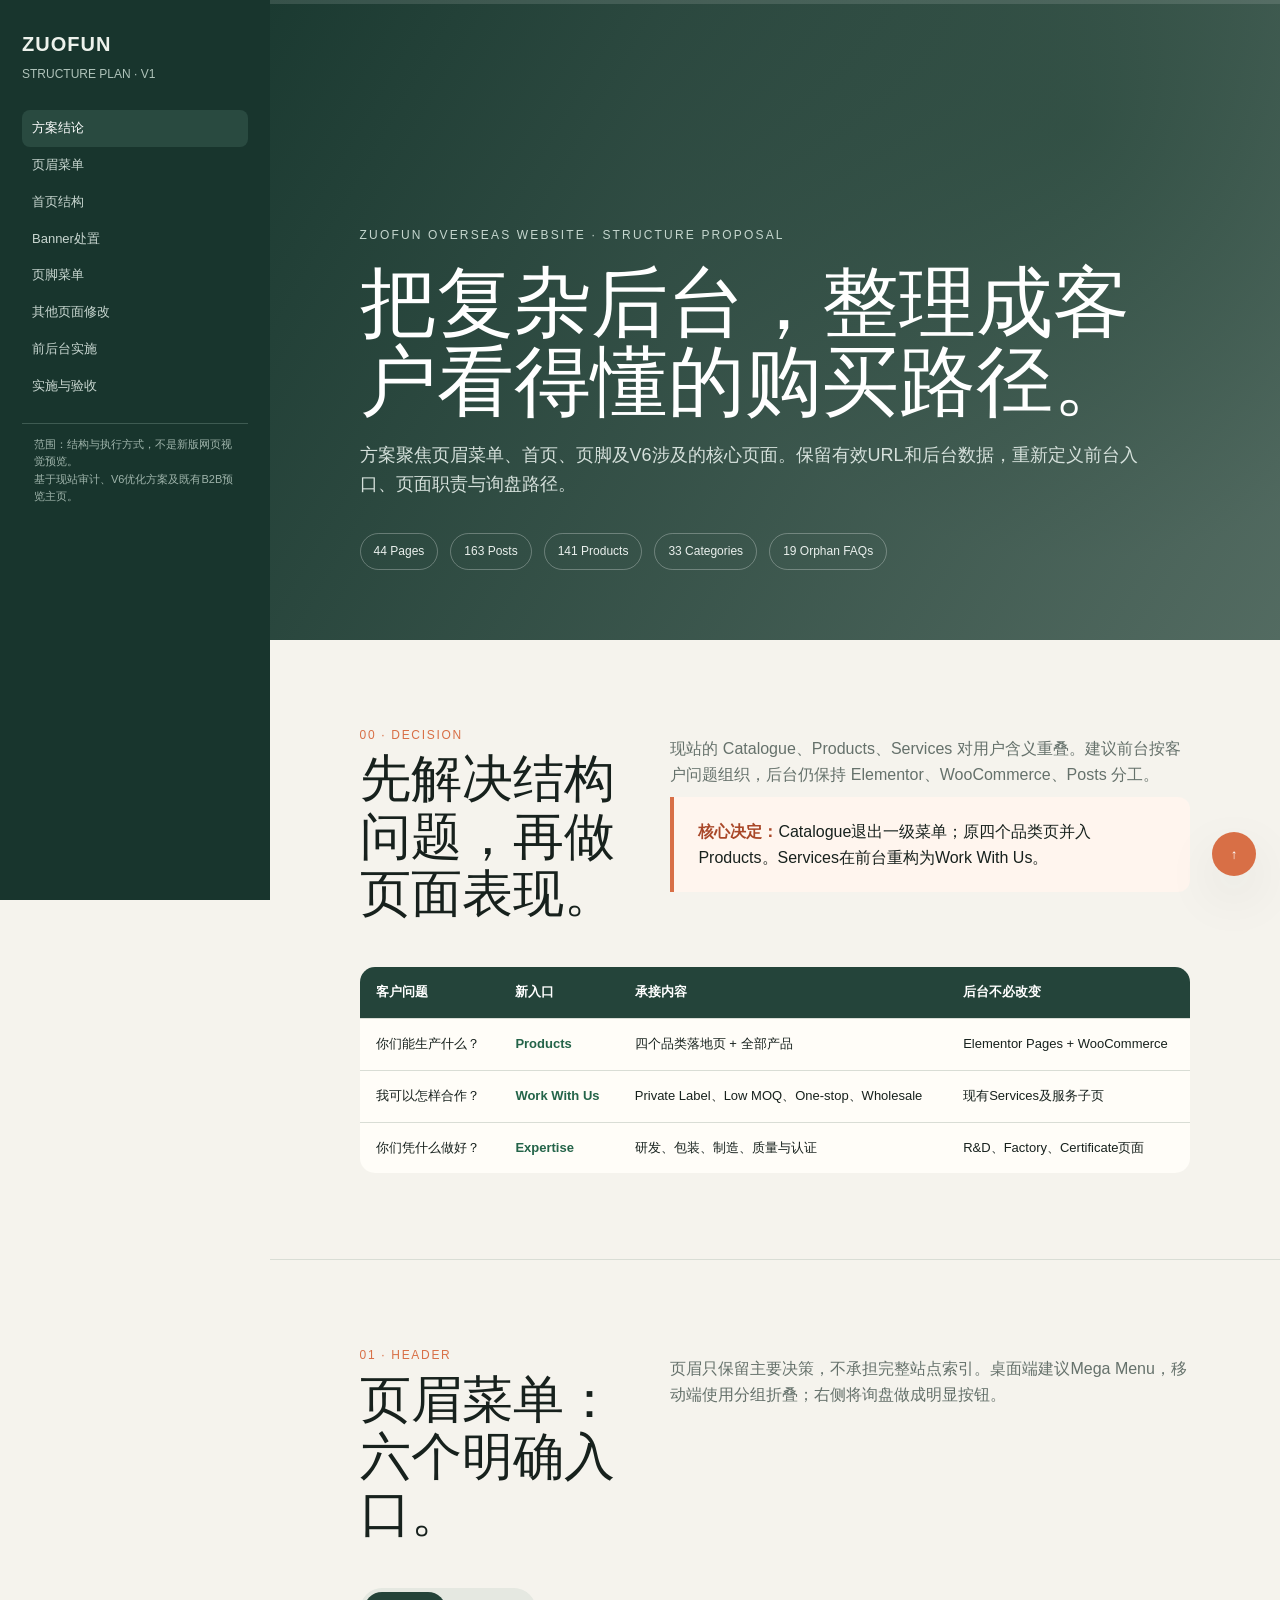
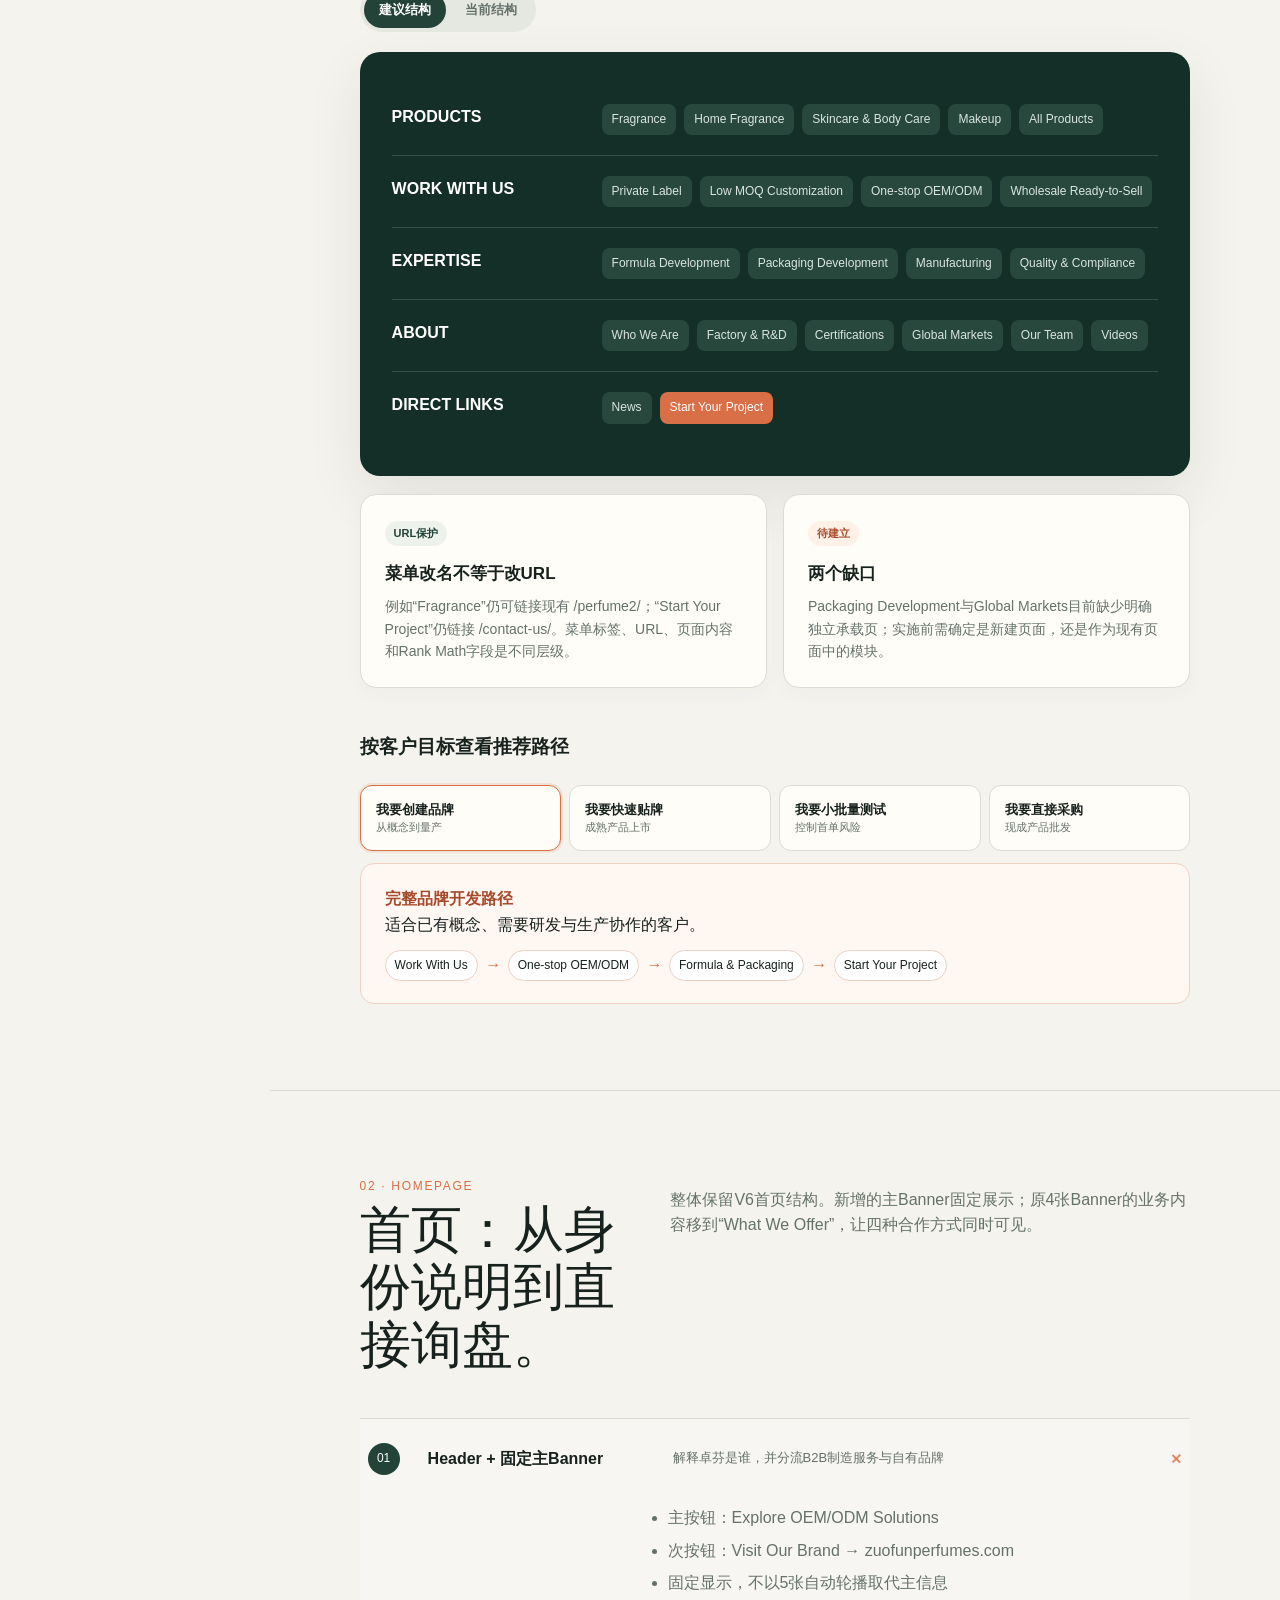
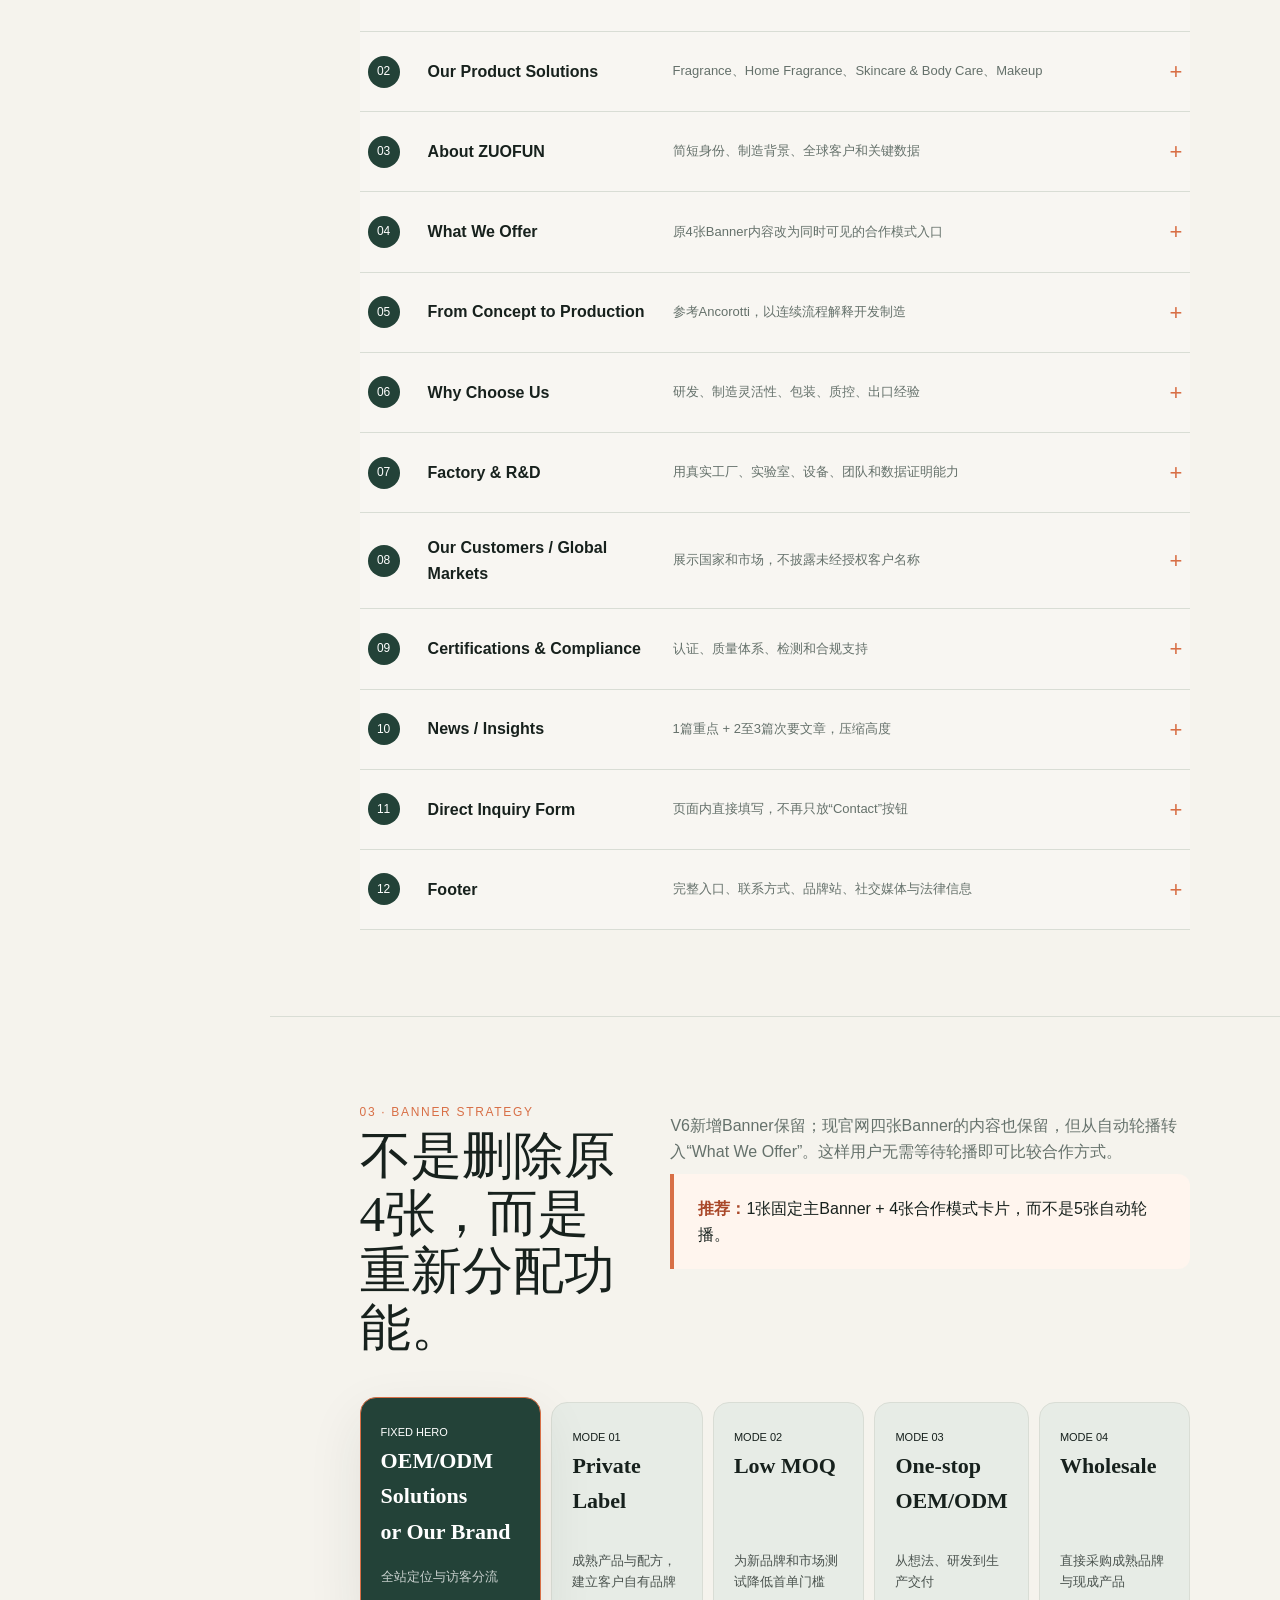
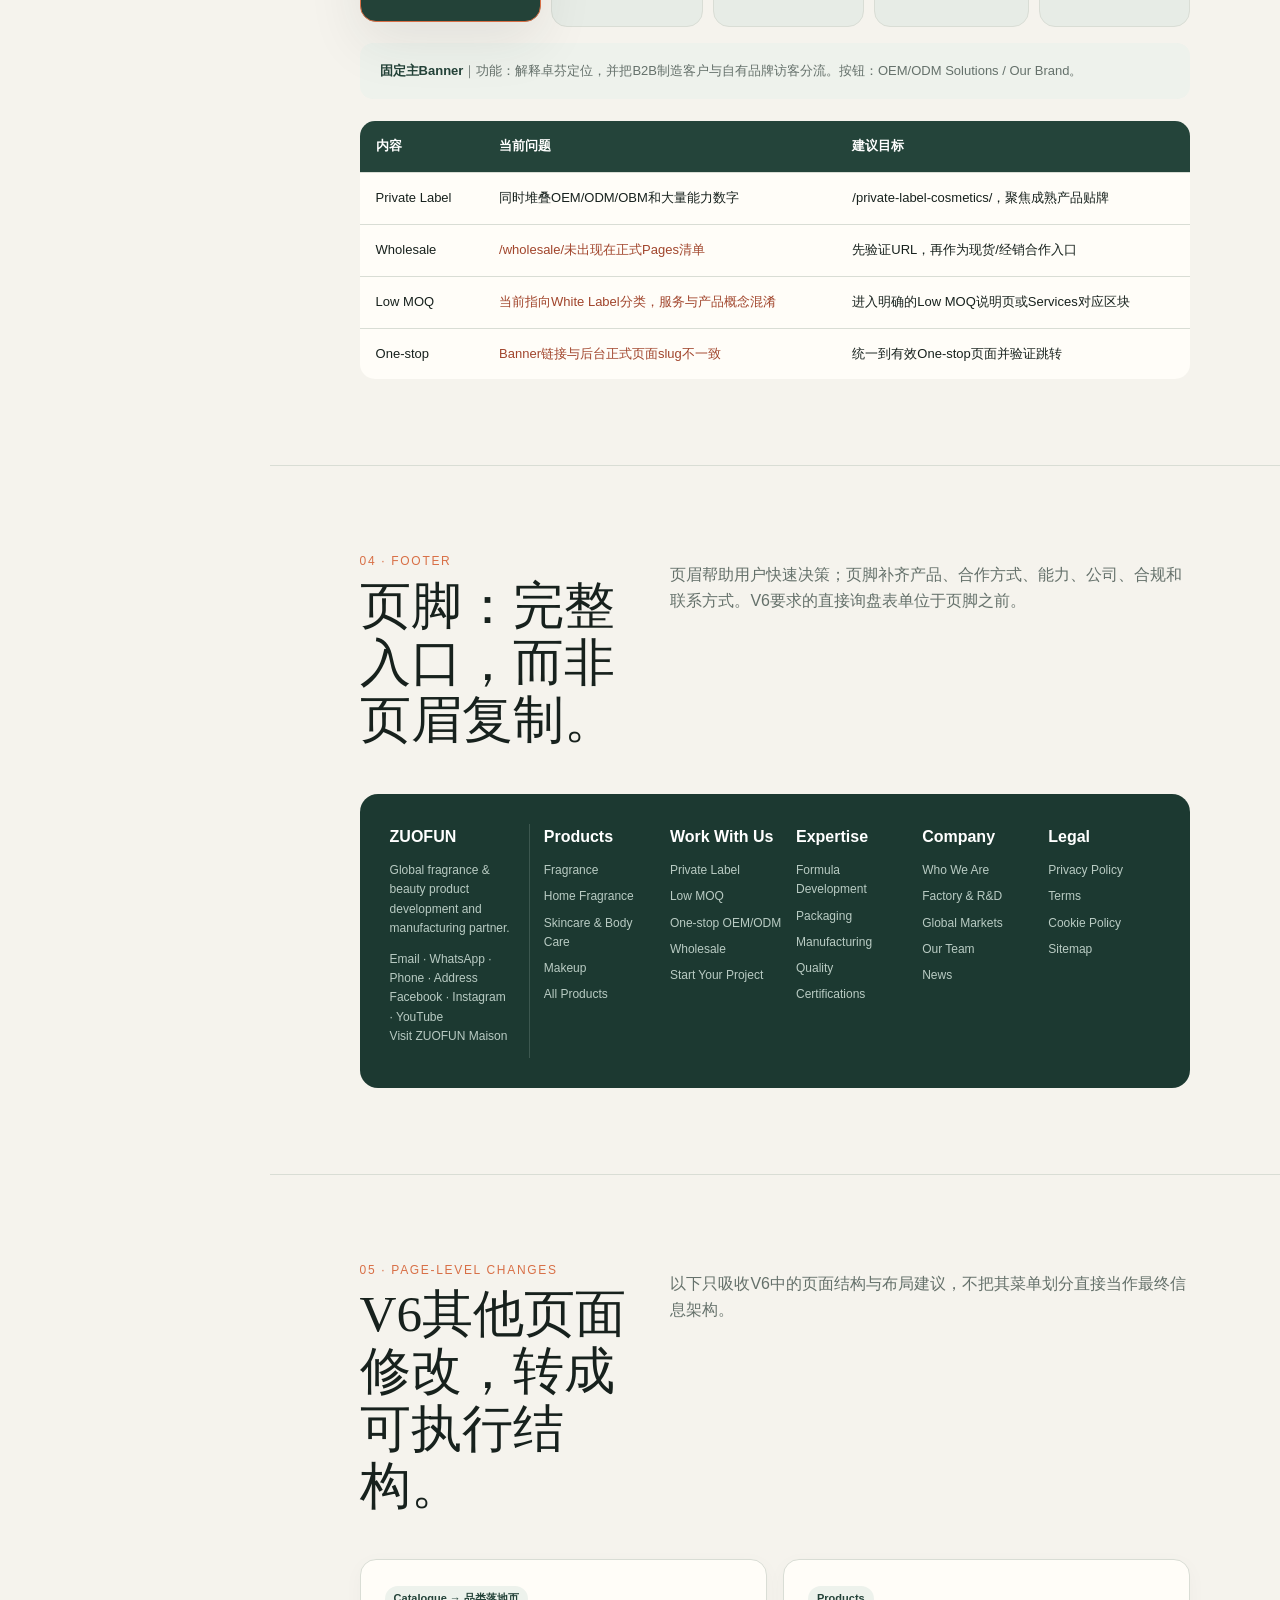
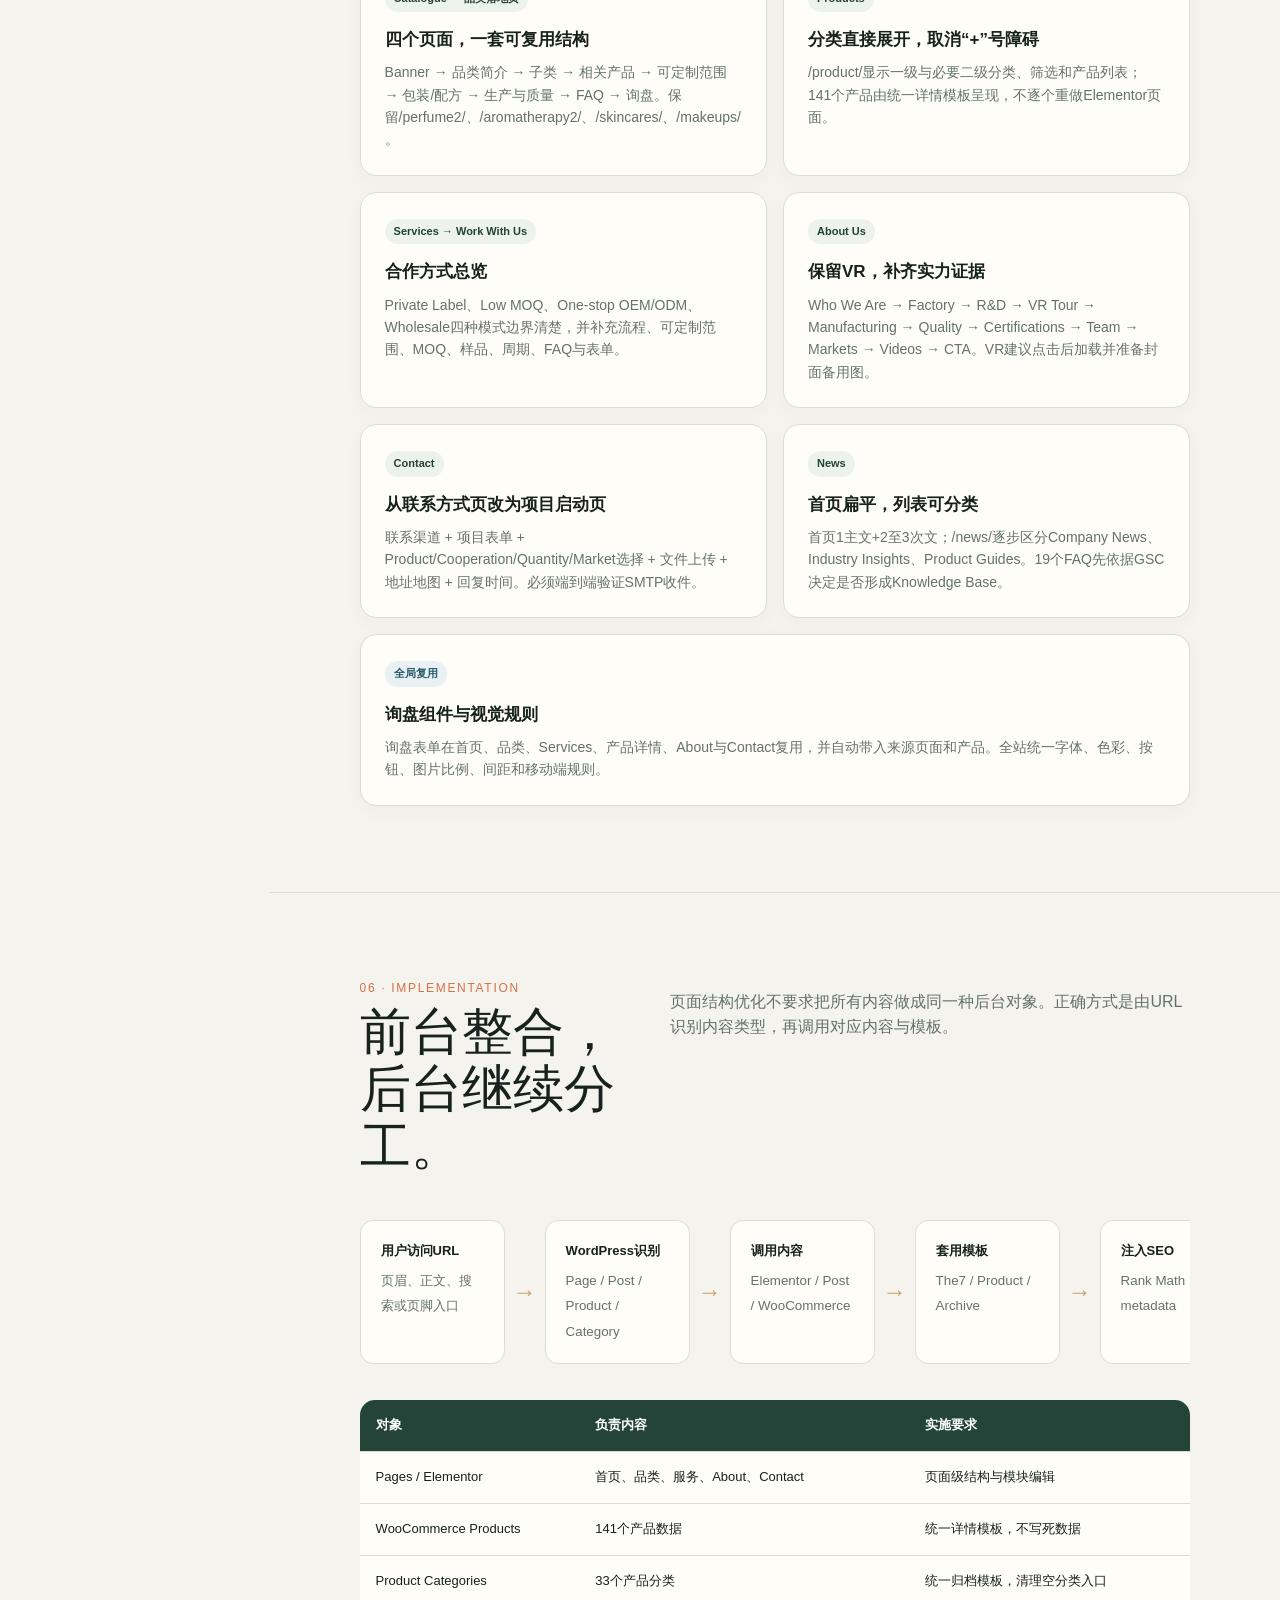
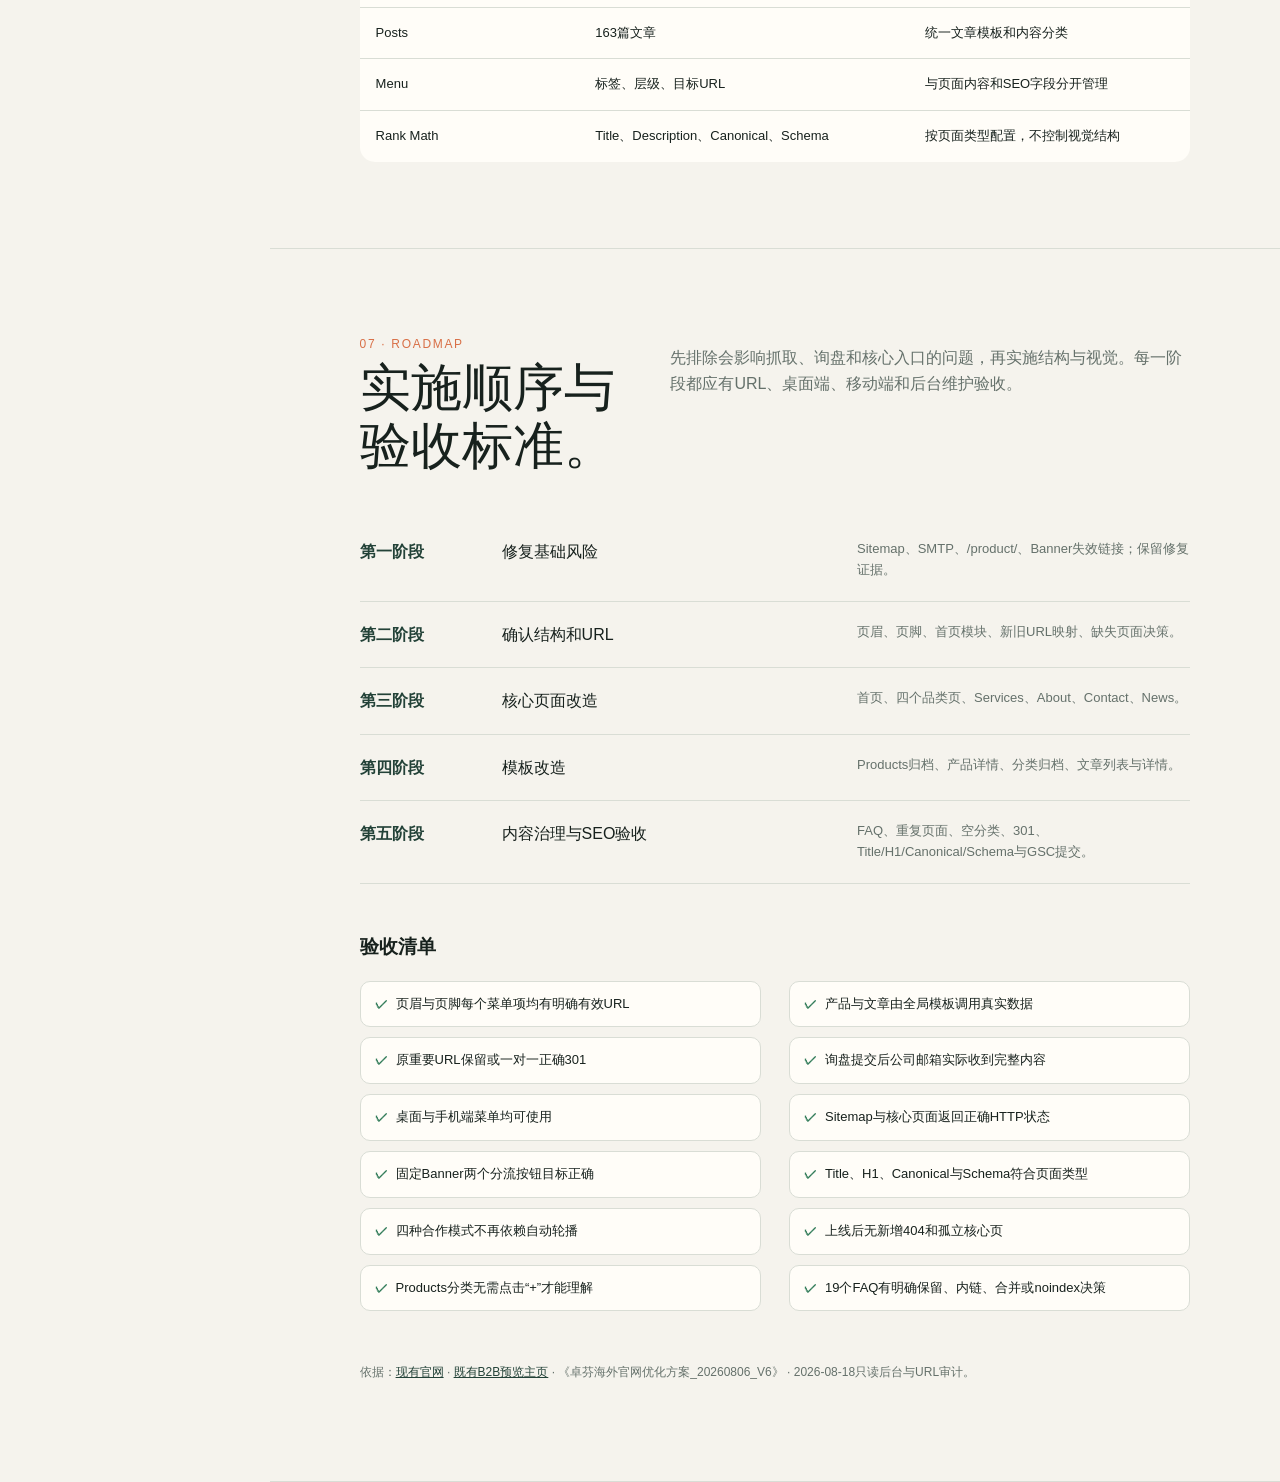
==== index.html @ 02865772 "Publish interactive ZUOFUN structure plan" ====
<!doctype html>
<html lang="zh-CN">
<head>
  <meta charset="utf-8" />
  <meta name="viewport" content="width=device-width, initial-scale=1" />
  <title>ZUOFUN 海外官网结构优化执行方案</title>
  <style>
    :root{--ink:#17211d;--muted:#65716b;--paper:#f5f3ed;--card:#fffdf8;--line:#d9ddd5;--sage:#b9c7b8;--deep:#234238;--accent:#d86f46;--gold:#c6a369;--blue:#dce9ec;--shadow:0 20px 55px rgba(28,48,41,.09)}
    *{box-sizing:border-box} html{scroll-behavior:smooth} body{margin:0;background:var(--paper);color:var(--ink);font-family:Inter,"PingFang SC","Microsoft YaHei",sans-serif;line-height:1.6}
    a{color:inherit}p,td,li,.card,.summary-note{overflow-wrap:anywhere}.shell{display:grid;grid-template-columns:270px minmax(0,1fr);min-height:100vh}.side{position:sticky;top:0;height:100vh;padding:28px 22px;background:#18352d;color:#edf2ec;overflow:auto}.brand{font-size:20px;font-weight:750;letter-spacing:.05em}.tag{margin:5px 0 26px;color:#afc3ba;font-size:12px}.side a{display:block;padding:8px 10px;border-radius:8px;color:#c9d7d1;text-decoration:none;font-size:13px}.side a:hover,.side a.active{background:#294a40;color:white}.side .minor{margin-top:18px;padding:12px;border-top:1px solid #3e5b52;color:#9fb4ab;font-size:11px}
    main{min-width:0}.hero{min-height:640px;padding:70px clamp(28px,7vw,110px);display:flex;align-items:flex-end;background:linear-gradient(120deg,rgba(20,52,43,.97),rgba(34,66,55,.77)),radial-gradient(circle at 80% 20%,#a8baa9,transparent 45%);color:white}.eyebrow{font-size:12px;letter-spacing:.18em;text-transform:uppercase;color:#c5d6ce}.hero h1{max-width:920px;margin:18px 0;font-family:Georgia,"Songti SC",serif;font-size:clamp(43px,6vw,82px);line-height:1.04;font-weight:500}.hero p{max-width:780px;color:#d6e1dc;font-size:18px}.hero-meta{display:flex;flex-wrap:wrap;gap:12px;margin-top:34px}.pill{padding:8px 13px;border:1px solid rgba(255,255,255,.28);border-radius:99px;font-size:12px;color:#eaf0ed}
    section{padding:86px clamp(28px,7vw,110px);border-bottom:1px solid var(--line)}.section-head{display:grid;grid-template-columns:minmax(0,1fr) minmax(280px,520px);gap:35px;margin-bottom:40px}.num{color:var(--accent);font-size:12px;letter-spacing:.14em}.section-head h2{margin:5px 0;font-family:Georgia,"Songti SC",serif;font-size:clamp(34px,4vw,55px);font-weight:500;line-height:1.12}.section-head p{margin:10px 0;color:var(--muted)}
    .callout{padding:22px 24px;border-left:4px solid var(--accent);background:#fff5ee;border-radius:0 12px 12px 0}.callout strong{color:#a94728}.grid{display:grid;grid-template-columns:repeat(12,1fr);gap:16px}.card{grid-column:span 4;background:var(--card);border:1px solid var(--line);border-radius:16px;padding:24px;box-shadow:0 5px 20px rgba(29,49,42,.03)}.card h3{margin:0 0 8px;font-size:17px}.card p{margin:0;color:var(--muted);font-size:14px}.card.wide{grid-column:span 6}.card.full{grid-column:1/-1}.label{display:inline-block;margin-bottom:14px;padding:4px 9px;background:#edf2ec;border-radius:99px;color:var(--deep);font-size:11px;font-weight:700}.status{background:#fff0e8;color:#a84c2d}.new{background:#eaf1f5;color:#285a6b}
    .tree{background:#142f27;color:#e9f0ec;border-radius:20px;padding:32px;box-shadow:var(--shadow)}.tree-row{display:grid;grid-template-columns:190px 1fr;gap:20px;padding:20px 0;border-bottom:1px solid #355047}.tree-row:last-child{border:0}.tree-title{font-weight:750;color:#fff}.tree-items{display:flex;flex-wrap:wrap;gap:8px}.tree-items span{padding:6px 10px;border-radius:8px;background:#28483e;color:#d9e5e0;font-size:12px}.tree-items .cta{background:var(--accent);color:#fff}
    .journey{display:flex;gap:8px;align-items:stretch;overflow:auto;padding-bottom:8px}.step{min-width:145px;flex:1;background:var(--card);border:1px solid var(--line);padding:20px;border-radius:13px}.arrow{align-self:center;color:var(--gold);font-size:24px}.step b{display:block;margin-bottom:5px;font-size:13px}.step small{color:var(--muted)}
    .compare{width:100%;border-collapse:collapse;background:var(--card);border-radius:15px;overflow:hidden}.compare th,.compare td{padding:15px 16px;text-align:left;border-bottom:1px solid var(--line);vertical-align:top;font-size:13px}.compare th{background:#24443a;color:white}.compare tr:last-child td{border-bottom:0}.bad{color:#a1452c}.good{color:#246449;font-weight:700}
    .accordion{border-top:1px solid var(--line)}details{border-bottom:1px solid var(--line);background:rgba(255,255,255,.25)}summary{cursor:pointer;list-style:none;padding:22px 8px;display:grid;grid-template-columns:45px 230px 1fr auto;gap:15px;align-items:center}summary::-webkit-details-marker{display:none}.badge{width:32px;height:32px;display:grid;place-items:center;border-radius:50%;background:var(--deep);color:white;font-size:12px}.summary-title{font-weight:750}.summary-note{color:var(--muted);font-size:13px}.plus{font-size:22px;color:var(--accent)}details[open] .plus{transform:rotate(45deg)}.detail-body{padding:0 8px 28px 290px}.detail-body ul{margin:0;padding-left:18px;color:var(--muted)}.detail-body li{margin:7px 0}
    .banner-map{display:grid;grid-template-columns:1.2fr repeat(4,1fr);gap:10px}.banner{min-height:225px;padding:20px;display:flex;flex-direction:column;justify-content:space-between;border-radius:16px;background:#e7ece6;border:1px solid var(--line)}.banner.main{background:var(--deep);color:white}.banner h3{margin:0;font-family:Georgia,"Songti SC",serif;font-size:22px}.banner p{font-size:13px;color:inherit;opacity:.75}.banner code{font-family:inherit;font-size:11px;color:inherit}
    .footer-map{display:grid;grid-template-columns:1.25fr repeat(5,1fr);gap:14px;background:#1c3931;color:#e9efec;padding:30px;border-radius:18px}.footer-map h4{margin:0 0 12px;color:white}.footer-map p,.footer-map li{font-size:12px;color:#b9cbc3}.footer-map ul{list-style:none;padding:0;margin:0}.footer-map li{margin:7px 0}.footer-intro{padding-right:18px;border-right:1px solid #3c574f}
    .execution{counter-reset:item}.exec-row{display:grid;grid-template-columns:120px 1fr 1fr;gap:22px;padding:20px 0;border-bottom:1px solid var(--line)}.exec-row strong{color:var(--deep)}.exec-row div:last-child{color:var(--muted);font-size:13px}.checklist{columns:2;column-gap:28px}.check{break-inside:avoid;margin:0 0 10px;padding:12px 14px;background:var(--card);border:1px solid var(--line);border-radius:10px;font-size:13px}.check:before{content:"✓";margin-right:8px;color:#2f7a57;font-weight:800}
    .source{font-size:12px;color:var(--muted)}.source a{color:var(--deep)}.top{position:fixed;right:24px;bottom:24px;width:44px;height:44px;border:0;border-radius:50%;background:var(--accent);color:#fff;cursor:pointer;box-shadow:var(--shadow)}
    .progress{position:fixed;z-index:20;left:270px;right:0;top:0;height:4px;background:rgba(255,255,255,.12)}.progress span{display:block;width:0;height:100%;background:linear-gradient(90deg,var(--gold),var(--accent));transition:width .08s linear}
    .switcher{display:inline-flex;gap:4px;padding:4px;background:#e5e8e1;border-radius:999px;margin-bottom:20px}.switcher button{border:0;background:transparent;padding:9px 15px;border-radius:999px;color:var(--muted);cursor:pointer;font-weight:700}.switcher button.active{background:var(--deep);color:#fff}.mode-panel{display:none}.mode-panel.active{display:block;animation:rise .3s ease}.old-tree{padding:28px;background:#ece9e1;border:1px solid var(--line);border-radius:18px}.old-tree .tree-row{border-color:#d5d1c7}.old-tree .tree-title{color:var(--ink)}.old-tree .tree-items span{background:#fff;color:var(--muted)}
    .path-tabs{display:grid;grid-template-columns:repeat(4,1fr);gap:8px;margin:24px 0 12px}.path-tab{border:1px solid var(--line);background:var(--card);padding:15px;border-radius:12px;text-align:left;cursor:pointer;color:var(--ink)}.path-tab b{display:block}.path-tab small{color:var(--muted)}.path-tab.active{border-color:var(--accent);box-shadow:0 0 0 2px rgba(216,111,70,.12)}.path-output{min-height:110px;padding:22px 24px;background:#fff7f1;border:1px solid #f0d1c1;border-radius:14px}.path-output b{color:#a64a2b}.path-route{display:flex;flex-wrap:wrap;gap:7px;margin-top:12px}.path-route span{padding:5px 9px;border-radius:99px;background:white;border:1px solid #ead1c3;font-size:12px}.path-route i{align-self:center;color:var(--accent)}
    .banner{cursor:pointer;transition:transform .2s ease,box-shadow .2s ease,border-color .2s ease}.banner:hover,.banner.selected{transform:translateY(-5px);box-shadow:var(--shadow);border-color:var(--accent)}.banner-detail{margin-top:16px;padding:18px 20px;border-radius:13px;background:#eef2ec;color:var(--muted);font-size:13px}.banner-detail strong{color:var(--deep)}
    @keyframes rise{from{opacity:0;transform:translateY(8px)}to{opacity:1;transform:none}}
    @media(max-width:1000px){.shell{display:block}.side{position:relative;height:auto;padding:18px;display:flex;gap:4px;overflow:auto}.side .brand,.side .tag,.side .minor{display:none}.side a{white-space:nowrap}.progress{left:0}.section-head{grid-template-columns:1fr}.card,.card.wide{grid-column:span 6}.banner-map{grid-template-columns:repeat(2,1fr)}.banner.main{grid-column:1/-1}.footer-map{grid-template-columns:repeat(3,1fr)}.footer-intro{grid-column:1/-1;border-right:0;border-bottom:1px solid #3c574f}.detail-body{padding-left:70px}.path-tabs{grid-template-columns:repeat(2,1fr)}}
    @media(max-width:650px){.hero{min-height:540px;padding:55px 22px}.hero h1{font-size:43px}section{padding:65px 20px}.card,.card.wide{grid-column:1/-1;min-width:0}.tree-row{grid-template-columns:1fr}.banner-map,.footer-map{grid-template-columns:1fr}.banner.main{grid-column:auto}.banner{min-height:170px}summary{grid-template-columns:38px 1fr auto}.summary-note{grid-column:2/-1}.detail-body{padding-left:54px}.journey .arrow{display:none}.exec-row{grid-template-columns:1fr}.checklist{columns:1}.compare{display:block;overflow-x:auto;max-width:100%}.path-tabs{grid-template-columns:1fr}}
  </style>
</head>
<body>
<div class="progress" aria-hidden="true"><span></span></div>
<div class="shell">
  <nav class="side" aria-label="报告目录">
    <div class="brand">ZUOFUN</div><div class="tag">STRUCTURE PLAN · V1</div>
    <a href="#summary">方案结论</a><a href="#header">页眉菜单</a><a href="#homepage">首页结构</a><a href="#banners">Banner处置</a><a href="#footer">页脚菜单</a><a href="#pages">其他页面修改</a><a href="#backend">前后台实施</a><a href="#roadmap">实施与验收</a>
    <div class="minor">范围：结构与执行方式，不是新版网页视觉预览。<br>基于现站审计、V6优化方案及既有B2B预览主页。</div>
  </nav>
  <main>
    <header class="hero" id="summary"><div><div class="eyebrow">ZUOFUN overseas website · structure proposal</div><h1>把复杂后台，整理成客户看得懂的购买路径。</h1><p>方案聚焦页眉菜单、首页、页脚及V6涉及的核心页面。保留有效URL和后台数据，重新定义前台入口、页面职责与询盘路径。</p><div class="hero-meta"><span class="pill">44 Pages</span><span class="pill">163 Posts</span><span class="pill">141 Products</span><span class="pill">33 Categories</span><span class="pill">19 Orphan FAQs</span></div></div></header>

    <section><div class="section-head"><div><div class="num">00 · DECISION</div><h2>先解决结构问题，再做页面表现。</h2></div><div><p>现站的 Catalogue、Products、Services 对用户含义重叠。建议前台按客户问题组织，后台仍保持 Elementor、WooCommerce、Posts 分工。</p><div class="callout"><strong>核心决定：</strong>Catalogue退出一级菜单；原四个品类页并入Products。Services在前台重构为Work With Us。</div></div></div>
      <table class="compare"><thead><tr><th>客户问题</th><th>新入口</th><th>承接内容</th><th>后台不必改变</th></tr></thead><tbody><tr><td>你们能生产什么？</td><td class="good">Products</td><td>四个品类落地页 + 全部产品</td><td>Elementor Pages + WooCommerce</td></tr><tr><td>我可以怎样合作？</td><td class="good">Work With Us</td><td>Private Label、Low MOQ、One-stop、Wholesale</td><td>现有Services及服务子页</td></tr><tr><td>你们凭什么做好？</td><td class="good">Expertise</td><td>研发、包装、制造、质量与认证</td><td>R&D、Factory、Certificate页面</td></tr></tbody></table>
    </section>

    <section id="header"><div class="section-head"><div><div class="num">01 · HEADER</div><h2>页眉菜单：六个明确入口。</h2></div><p>页眉只保留主要决策，不承担完整站点索引。桌面端建议Mega Menu，移动端使用分组折叠；右侧将询盘做成明显按钮。</p></div>
      <div class="switcher" role="tablist" aria-label="结构版本"><button class="active" data-mode="new">建议结构</button><button data-mode="old">当前结构</button></div>
      <div class="mode-panel active" data-panel="new"><div class="tree">
        <div class="tree-row"><div class="tree-title">PRODUCTS</div><div class="tree-items"><span>Fragrance</span><span>Home Fragrance</span><span>Skincare & Body Care</span><span>Makeup</span><span>All Products</span></div></div>
        <div class="tree-row"><div class="tree-title">WORK WITH US</div><div class="tree-items"><span>Private Label</span><span>Low MOQ Customization</span><span>One-stop OEM/ODM</span><span>Wholesale Ready-to-Sell</span></div></div>
        <div class="tree-row"><div class="tree-title">EXPERTISE</div><div class="tree-items"><span>Formula Development</span><span>Packaging Development</span><span>Manufacturing</span><span>Quality & Compliance</span></div></div>
        <div class="tree-row"><div class="tree-title">ABOUT</div><div class="tree-items"><span>Who We Are</span><span>Factory & R&D</span><span>Certifications</span><span>Global Markets</span><span>Our Team</span><span>Videos</span></div></div>
        <div class="tree-row"><div class="tree-title">DIRECT LINKS</div><div class="tree-items"><span>News</span><span class="cta">Start Your Project</span></div></div>
      </div></div>
      <div class="mode-panel" data-panel="old"><div class="old-tree">
        <div class="tree-row"><div class="tree-title">CURRENT HEADER</div><div class="tree-items"><span>Home</span><span>Catalogue</span><span>Products</span><span>Services</span><span>About Us</span><span>News</span><span>Contacts</span></div></div>
        <div class="tree-row"><div class="tree-title">结构问题</div><div class="tree-items"><span>Catalogue / Products重叠</span><span>Services边界模糊</span><span>Contact行动性弱</span><span>能力内容分散</span></div></div>
      </div></div>
      <div class="grid" style="margin-top:18px"><div class="card wide"><span class="label">URL保护</span><h3>菜单改名不等于改URL</h3><p>例如“Fragrance”仍可链接现有 /perfume2/；“Start Your Project”仍链接 /contact-us/。菜单标签、URL、页面内容和Rank Math字段是不同层级。</p></div><div class="card wide"><span class="label status">待建立</span><h3>两个缺口</h3><p>Packaging Development与Global Markets目前缺少明确独立承载页；实施前需确定是新建页面，还是作为现有页面中的模块。</p></div></div>
      <h3 style="margin-top:44px">按客户目标查看推荐路径</h3>
      <div class="path-tabs"><button class="path-tab active" data-path="brand"><b>我要创建品牌</b><small>从概念到量产</small></button><button class="path-tab" data-path="label"><b>我要快速贴牌</b><small>成熟产品上市</small></button><button class="path-tab" data-path="small"><b>我要小批量测试</b><small>控制首单风险</small></button><button class="path-tab" data-path="buy"><b>我要直接采购</b><small>现成产品批发</small></button></div>
      <div class="path-output" aria-live="polite"></div>
    </section>

    <section id="homepage"><div class="section-head"><div><div class="num">02 · HOMEPAGE</div><h2>首页：从身份说明到直接询盘。</h2></div><p>整体保留V6首页结构。新增的主Banner固定展示；原4张Banner的业务内容移到“What We Offer”，让四种合作方式同时可见。</p></div>
      <div class="accordion">
        <details open><summary><span class="badge">01</span><span class="summary-title">Header + 固定主Banner</span><span class="summary-note">解释卓芬是谁，并分流B2B制造服务与自有品牌</span><span class="plus">+</span></summary><div class="detail-body"><ul><li>主按钮：Explore OEM/ODM Solutions</li><li>次按钮：Visit Our Brand → zuofunperfumes.com</li><li>固定显示，不以5张自动轮播取代主信息</li></ul></div></details>
        <details><summary><span class="badge">02</span><span class="summary-title">Our Product Solutions</span><span class="summary-note">Fragrance、Home Fragrance、Skincare & Body Care、Makeup</span><span class="plus">+</span></summary><div class="detail-body"><ul><li>四张品类卡直接进入现有Catalogue落地页</li><li>回答“你们能生产什么”，不重复合作方式</li></ul></div></details>
        <details><summary><span class="badge">03</span><span class="summary-title">About ZUOFUN</span><span class="summary-note">简短身份、制造背景、全球客户和关键数据</span><span class="plus">+</span></summary><div class="detail-body"><ul><li>只做概括；详细公司内容进入/about/</li><li>数据必须由公司确认，不使用未经核实数字</li></ul></div></details>
        <details><summary><span class="badge">04</span><span class="summary-title">What We Offer</span><span class="summary-note">原4张Banner内容改为同时可见的合作模式入口</span><span class="plus">+</span></summary><div class="detail-body"><ul><li>Private Label</li><li>Low MOQ Customization</li><li>One-stop OEM/ODM</li><li>Wholesale Ready-to-Sell</li></ul></div></details>
        <details><summary><span class="badge">05</span><span class="summary-title">From Concept to Production</span><span class="summary-note">参考Ancorotti，以连续流程解释开发制造</span><span class="plus">+</span></summary><div class="detail-body"><ul><li>Idea & Brief → Formula → Sampling → Packaging → Manufacturing → QC → Delivery</li><li>流程步骤不必全部新建页面</li></ul></div></details>
        <details><summary><span class="badge">06</span><span class="summary-title">Why Choose Us</span><span class="summary-note">研发、制造灵活性、包装、质控、出口经验</span><span class="plus">+</span></summary><div class="detail-body"><ul><li>这一段是优势概括</li><li>后续Factory & R&D负责展示证据，避免重复</li></ul></div></details>
        <details><summary><span class="badge">07</span><span class="summary-title">Factory & R&D</span><span class="summary-note">用真实工厂、实验室、设备、团队和数据证明能力</span><span class="plus">+</span></summary><div class="detail-body"><ul><li>大图与关键数据优先，不堆砌小图</li><li>链接Factory、R&D、Certifications页面</li></ul></div></details>
        <details><summary><span class="badge">08</span><span class="summary-title">Our Customers / Global Markets</span><span class="summary-note">展示国家和市场，不披露未经授权客户名称</span><span class="plus">+</span></summary><div class="detail-body"><ul><li>地图、地区列表或市场经验</li><li>是否建立独立Global Markets页面待决定</li></ul></div></details>
        <details><summary><span class="badge">09</span><span class="summary-title">Certifications & Compliance</span><span class="summary-note">认证、质量体系、检测和合规支持</span><span class="plus">+</span></summary><div class="detail-body"><ul><li>链接/certificate/</li><li>与Why Choose Us中的“Quality Control”形成概括与证据关系</li></ul></div></details>
        <details><summary><span class="badge">10</span><span class="summary-title">News / Insights</span><span class="summary-note">1篇重点 + 2至3篇次要文章，压缩高度</span><span class="plus">+</span></summary><div class="detail-body"><ul><li>保留V6的扁平化要求</li><li>19个FAQ不直接放首页</li></ul></div></details>
        <details><summary><span class="badge">11</span><span class="summary-title">Direct Inquiry Form</span><span class="summary-note">页面内直接填写，不再只放“Contact”按钮</span><span class="plus">+</span></summary><div class="detail-body"><ul><li>Name、Company、Email、WhatsApp、Product、Cooperation Type、Market、Quantity、Message、File</li><li>必须实际验证公司邮箱收到邮件</li></ul></div></details>
        <details><summary><span class="badge">12</span><span class="summary-title">Footer</span><span class="summary-note">完整入口、联系方式、品牌站、社交媒体与法律信息</span><span class="plus">+</span></summary><div class="detail-body"><ul><li>页脚不只是重复页眉</li><li>与直接询盘区连成首页最后一个转化场景</li></ul></div></details>
      </div>
    </section>

    <section id="banners"><div class="section-head"><div><div class="num">03 · BANNER STRATEGY</div><h2>不是删除原4张，而是重新分配功能。</h2></div><div><p>V6新增Banner保留；现官网四张Banner的内容也保留，但从自动轮播转入“What We Offer”。这样用户无需等待轮播即可比较合作方式。</p><div class="callout"><strong>推荐：</strong>1张固定主Banner + 4张合作模式卡片，而不是5张自动轮播。</div></div></div>
      <div class="banner-map"><div class="banner main selected" data-banner="hero"><div><code>FIXED HERO</code><h3>OEM/ODM Solutions<br>or Our Brand</h3></div><p>全站定位与访客分流</p></div><div class="banner" data-banner="label"><div><code>MODE 01</code><h3>Private Label</h3></div><p>成熟产品与配方，建立客户自有品牌</p></div><div class="banner" data-banner="moq"><div><code>MODE 02</code><h3>Low MOQ</h3></div><p>为新品牌和市场测试降低首单门槛</p></div><div class="banner" data-banner="oem"><div><code>MODE 03</code><h3>One-stop OEM/ODM</h3></div><p>从想法、研发到生产交付</p></div><div class="banner" data-banner="wholesale"><div><code>MODE 04</code><h3>Wholesale</h3></div><p>直接采购成熟品牌与现成产品</p></div></div>
      <div class="banner-detail" aria-live="polite"></div>
      <table class="compare" style="margin-top:22px"><thead><tr><th>内容</th><th>当前问题</th><th>建议目标</th></tr></thead><tbody><tr><td>Private Label</td><td>同时堆叠OEM/ODM/OBM和大量能力数字</td><td>/private-label-cosmetics/，聚焦成熟产品贴牌</td></tr><tr><td>Wholesale</td><td class="bad">/wholesale/未出现在正式Pages清单</td><td>先验证URL，再作为现货/经销合作入口</td></tr><tr><td>Low MOQ</td><td class="bad">当前指向White Label分类，服务与产品概念混淆</td><td>进入明确的Low MOQ说明页或Services对应区块</td></tr><tr><td>One-stop</td><td class="bad">Banner链接与后台正式页面slug不一致</td><td>统一到有效One-stop页面并验证跳转</td></tr></tbody></table>
    </section>

    <section id="footer"><div class="section-head"><div><div class="num">04 · FOOTER</div><h2>页脚：完整入口，而非页眉复制。</h2></div><p>页眉帮助用户快速决策；页脚补齐产品、合作方式、能力、公司、合规和联系方式。V6要求的直接询盘表单位于页脚之前。</p></div>
      <div class="footer-map"><div class="footer-intro"><h4>ZUOFUN</h4><p>Global fragrance & beauty product development and manufacturing partner.</p><p>Email · WhatsApp · Phone · Address<br>Facebook · Instagram · YouTube<br>Visit ZUOFUN Maison</p></div><div><h4>Products</h4><ul><li>Fragrance</li><li>Home Fragrance</li><li>Skincare & Body Care</li><li>Makeup</li><li>All Products</li></ul></div><div><h4>Work With Us</h4><ul><li>Private Label</li><li>Low MOQ</li><li>One-stop OEM/ODM</li><li>Wholesale</li><li>Start Your Project</li></ul></div><div><h4>Expertise</h4><ul><li>Formula Development</li><li>Packaging</li><li>Manufacturing</li><li>Quality</li><li>Certifications</li></ul></div><div><h4>Company</h4><ul><li>Who We Are</li><li>Factory & R&D</li><li>Global Markets</li><li>Our Team</li><li>News</li></ul></div><div><h4>Legal</h4><ul><li>Privacy Policy</li><li>Terms</li><li>Cookie Policy</li><li>Sitemap</li></ul></div></div>
    </section>

    <section id="pages"><div class="section-head"><div><div class="num">05 · PAGE-LEVEL CHANGES</div><h2>V6其他页面修改，转成可执行结构。</h2></div><p>以下只吸收V6中的页面结构与布局建议，不把其菜单划分直接当作最终信息架构。</p></div>
      <div class="grid">
        <div class="card wide"><span class="label">Catalogue → 品类落地页</span><h3>四个页面，一套可复用结构</h3><p>Banner → 品类简介 → 子类 → 相关产品 → 可定制范围 → 包装/配方 → 生产与质量 → FAQ → 询盘。保留/perfume2/、/aromatherapy2/、/skincares/、/makeups/。</p></div>
        <div class="card wide"><span class="label">Products</span><h3>分类直接展开，取消“+”号障碍</h3><p>/product/显示一级与必要二级分类、筛选和产品列表；141个产品由统一详情模板呈现，不逐个重做Elementor页面。</p></div>
        <div class="card wide"><span class="label">Services → Work With Us</span><h3>合作方式总览</h3><p>Private Label、Low MOQ、One-stop OEM/ODM、Wholesale四种模式边界清楚，并补充流程、可定制范围、MOQ、样品、周期、FAQ与表单。</p></div>
        <div class="card wide"><span class="label">About Us</span><h3>保留VR，补齐实力证据</h3><p>Who We Are → Factory → R&D → VR Tour → Manufacturing → Quality → Certifications → Team → Markets → Videos → CTA。VR建议点击后加载并准备封面备用图。</p></div>
        <div class="card wide"><span class="label">Contact</span><h3>从联系方式页改为项目启动页</h3><p>联系渠道 + 项目表单 + Product/Cooperation/Quantity/Market选择 + 文件上传 + 地址地图 + 回复时间。必须端到端验证SMTP收件。</p></div>
        <div class="card wide"><span class="label">News</span><h3>首页扁平，列表可分类</h3><p>首页1主文+2至3次文；/news/逐步区分Company News、Industry Insights、Product Guides。19个FAQ先依据GSC决定是否形成Knowledge Base。</p></div>
        <div class="card full"><span class="label new">全局复用</span><h3>询盘组件与视觉规则</h3><p>询盘表单在首页、品类、Services、产品详情、About与Contact复用，并自动带入来源页面和产品。全站统一字体、色彩、按钮、图片比例、间距和移动端规则。</p></div>
      </div>
    </section>

    <section id="backend"><div class="section-head"><div><div class="num">06 · IMPLEMENTATION</div><h2>前台整合，后台继续分工。</h2></div><p>页面结构优化不要求把所有内容做成同一种后台对象。正确方式是由URL识别内容类型，再调用对应内容与模板。</p></div>
      <div class="journey"><div class="step"><b>用户访问URL</b><small>页眉、正文、搜索或页脚入口</small></div><div class="arrow">→</div><div class="step"><b>WordPress识别</b><small>Page / Post / Product / Category</small></div><div class="arrow">→</div><div class="step"><b>调用内容</b><small>Elementor / Post / WooCommerce</small></div><div class="arrow">→</div><div class="step"><b>套用模板</b><small>The7 / Product / Archive</small></div><div class="arrow">→</div><div class="step"><b>注入SEO</b><small>Rank Math metadata</small></div></div>
      <table class="compare" style="margin-top:28px"><thead><tr><th>对象</th><th>负责内容</th><th>实施要求</th></tr></thead><tbody><tr><td>Pages / Elementor</td><td>首页、品类、服务、About、Contact</td><td>页面级结构与模块编辑</td></tr><tr><td>WooCommerce Products</td><td>141个产品数据</td><td>统一详情模板，不写死数据</td></tr><tr><td>Product Categories</td><td>33个产品分类</td><td>统一归档模板，清理空分类入口</td></tr><tr><td>Posts</td><td>163篇文章</td><td>统一文章模板和内容分类</td></tr><tr><td>Menu</td><td>标签、层级、目标URL</td><td>与页面内容和SEO字段分开管理</td></tr><tr><td>Rank Math</td><td>Title、Description、Canonical、Schema</td><td>按页面类型配置，不控制视觉结构</td></tr></tbody></table>
    </section>

    <section id="roadmap"><div class="section-head"><div><div class="num">07 · ROADMAP</div><h2>实施顺序与验收标准。</h2></div><p>先排除会影响抓取、询盘和核心入口的问题，再实施结构与视觉。每一阶段都应有URL、桌面端、移动端和后台维护验收。</p></div>
      <div class="execution"><div class="exec-row"><strong>第一阶段</strong><div>修复基础风险</div><div>Sitemap、SMTP、/product/、Banner失效链接；保留修复证据。</div></div><div class="exec-row"><strong>第二阶段</strong><div>确认结构和URL</div><div>页眉、页脚、首页模块、新旧URL映射、缺失页面决策。</div></div><div class="exec-row"><strong>第三阶段</strong><div>核心页面改造</div><div>首页、四个品类页、Services、About、Contact、News。</div></div><div class="exec-row"><strong>第四阶段</strong><div>模板改造</div><div>Products归档、产品详情、分类归档、文章列表与详情。</div></div><div class="exec-row"><strong>第五阶段</strong><div>内容治理与SEO验收</div><div>FAQ、重复页面、空分类、301、Title/H1/Canonical/Schema与GSC提交。</div></div></div>
      <h3 style="margin-top:48px">验收清单</h3><div class="checklist"><div class="check">页眉与页脚每个菜单项均有明确有效URL</div><div class="check">原重要URL保留或一对一正确301</div><div class="check">桌面与手机端菜单均可使用</div><div class="check">固定Banner两个分流按钮目标正确</div><div class="check">四种合作模式不再依赖自动轮播</div><div class="check">Products分类无需点击“+”才能理解</div><div class="check">产品与文章由全局模板调用真实数据</div><div class="check">询盘提交后公司邮箱实际收到完整内容</div><div class="check">Sitemap与核心页面返回正确HTTP状态</div><div class="check">Title、H1、Canonical与Schema符合页面类型</div><div class="check">上线后无新增404和孤立核心页</div><div class="check">19个FAQ有明确保留、内链、合并或noindex决策</div></div>
      <p class="source" style="margin-top:42px">依据：<a href="https://www.zuofun.com/">现有官网</a> · <a href="https://zuofun-b2b-preview.netlify.app/">既有B2B预览主页</a> · 《卓芬海外官网优化方案_20260806_V6》 · 2026-08-18只读后台与URL审计。</p>
    </section>
  </main>
</div>
<button class="top" aria-label="返回顶部" onclick="window.scrollTo({top:0,behavior:'smooth'})">↑</button>
<script>
  const links=[...document.querySelectorAll('.side a')];
  const sections=links.map(a=>document.querySelector(a.getAttribute('href'))).filter(Boolean);
  const observer=new IntersectionObserver(entries=>entries.forEach(e=>{if(e.isIntersecting){links.forEach(a=>a.classList.toggle('active',a.getAttribute('href')==='#'+e.target.id));}}),{rootMargin:'-25% 0px -65%'});
  sections.forEach(s=>observer.observe(s));
  const progress=document.querySelector('.progress span');
  addEventListener('scroll',()=>{const max=document.documentElement.scrollHeight-innerHeight;progress.style.width=(max?scrollY/max*100:0)+'%'},{passive:true});
  document.querySelectorAll('.switcher button').forEach(btn=>btn.addEventListener('click',()=>{document.querySelectorAll('.switcher button').forEach(b=>b.classList.toggle('active',b===btn));document.querySelectorAll('.mode-panel').forEach(p=>p.classList.toggle('active',p.dataset.panel===btn.dataset.mode));}));
  const paths={brand:{title:'完整品牌开发路径',copy:'适合已有概念、需要研发与生产协作的客户。',route:['Work With Us','One-stop OEM/ODM','Formula & Packaging','Start Your Project']},label:{title:'Private Label快速上市路径',copy:'适合希望使用成熟配方和产品、以自有品牌销售的客户。',route:['Products','Private Label','Ready-to-Launch Options','Inquiry']},small:{title:'低MOQ市场测试路径',copy:'适合新品牌、首批订单和新市场验证。',route:['Work With Us','Low MOQ','Sample & Options','Inquiry']},buy:{title:'现货与批发采购路径',copy:'适合经销商、零售商和直接采购成熟产品的客户。',route:['Products','Wholesale Ready-to-Sell','Available Products','Contact Sales']}};
  const pathOut=document.querySelector('.path-output');function showPath(k){const x=paths[k];pathOut.innerHTML=`<b>${x.title}</b><div>${x.copy}</div><div class="path-route">${x.route.map((v,i)=>`${i?'<i>→</i>':''}<span>${v}</span>`).join('')}</div>`}showPath('brand');document.querySelectorAll('.path-tab').forEach(b=>b.addEventListener('click',()=>{document.querySelectorAll('.path-tab').forEach(x=>x.classList.toggle('active',x===b));showPath(b.dataset.path)}));
  const banners={hero:'固定主Banner｜功能：解释卓芬定位，并把B2B制造客户与自有品牌访客分流。按钮：OEM/ODM Solutions / Our Brand。',label:'Private Label｜功能：承接希望使用成熟配方和产品建立自有品牌的客户。建议链接：/private-label-cosmetics/。',moq:'Low MOQ｜功能：承接新品牌、小批量与市场测试需求。当前不应直接等同White Label产品分类。',oem:'One-stop OEM/ODM｜功能：承接从概念、配方、包装到生产交付的完整项目。需统一有效URL。',wholesale:'Wholesale｜功能：承接现货、成熟品牌和经销采购。/wholesale/上线前必须验证。'};
  const bannerOut=document.querySelector('.banner-detail');function showBanner(k){bannerOut.innerHTML='<strong>'+banners[k].split('｜')[0]+'</strong>｜'+banners[k].split('｜').slice(1).join('｜')}showBanner('hero');document.querySelectorAll('[data-banner]').forEach(b=>b.addEventListener('click',()=>{document.querySelectorAll('[data-banner]').forEach(x=>x.classList.toggle('selected',x===b));showBanner(b.dataset.banner)}));
</script>
</body>
</html>
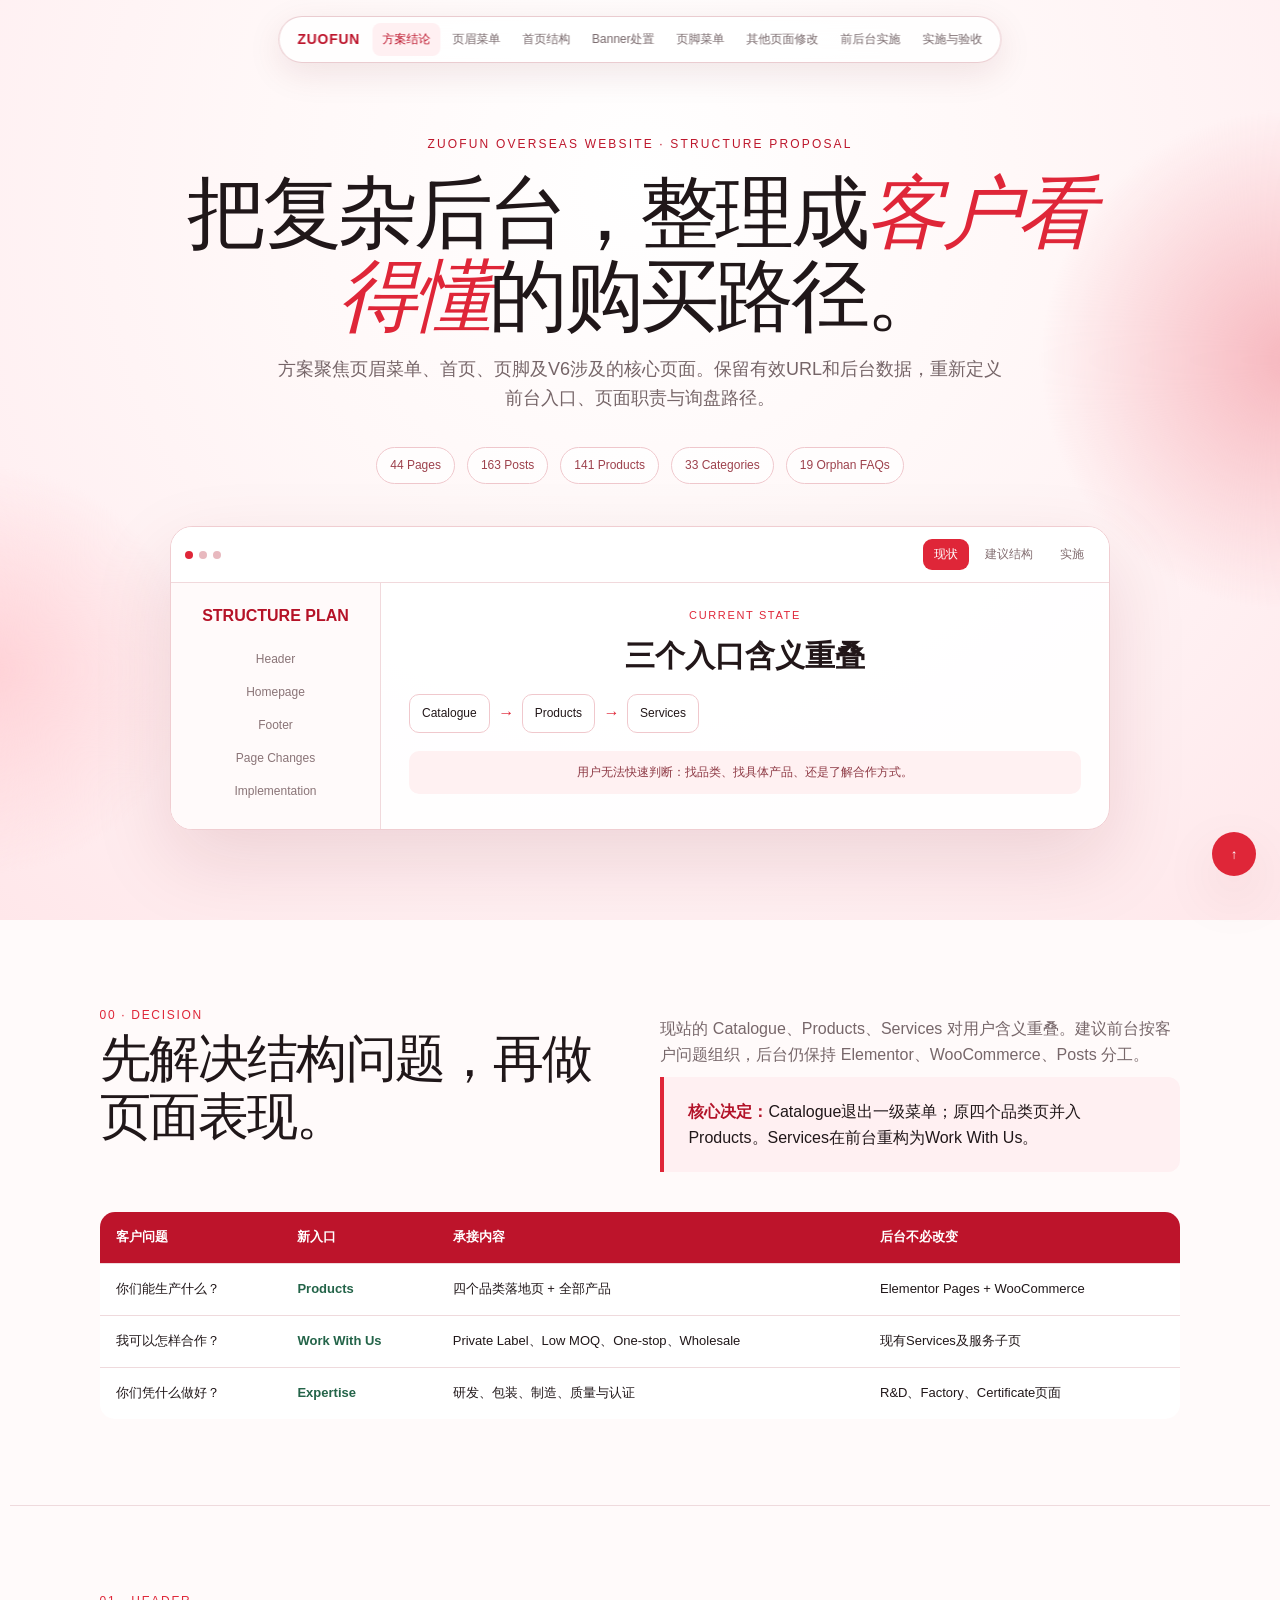
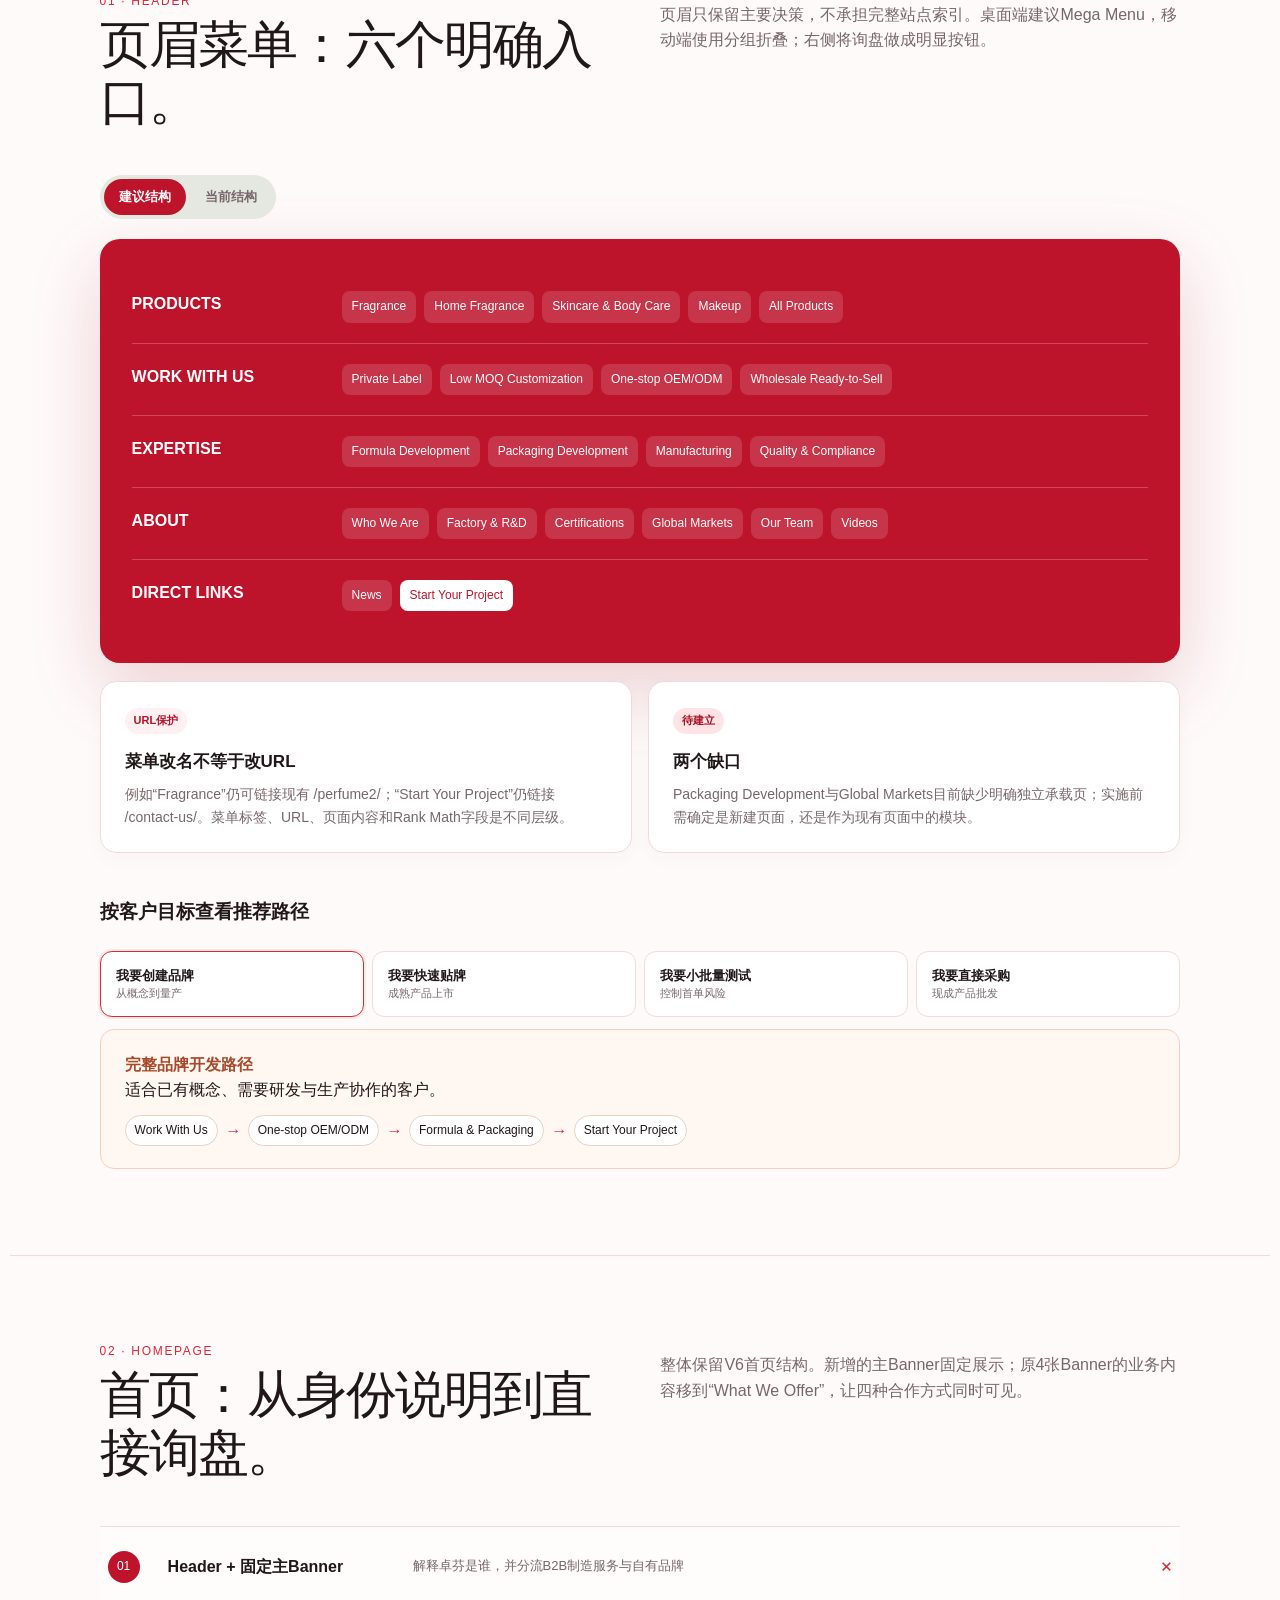
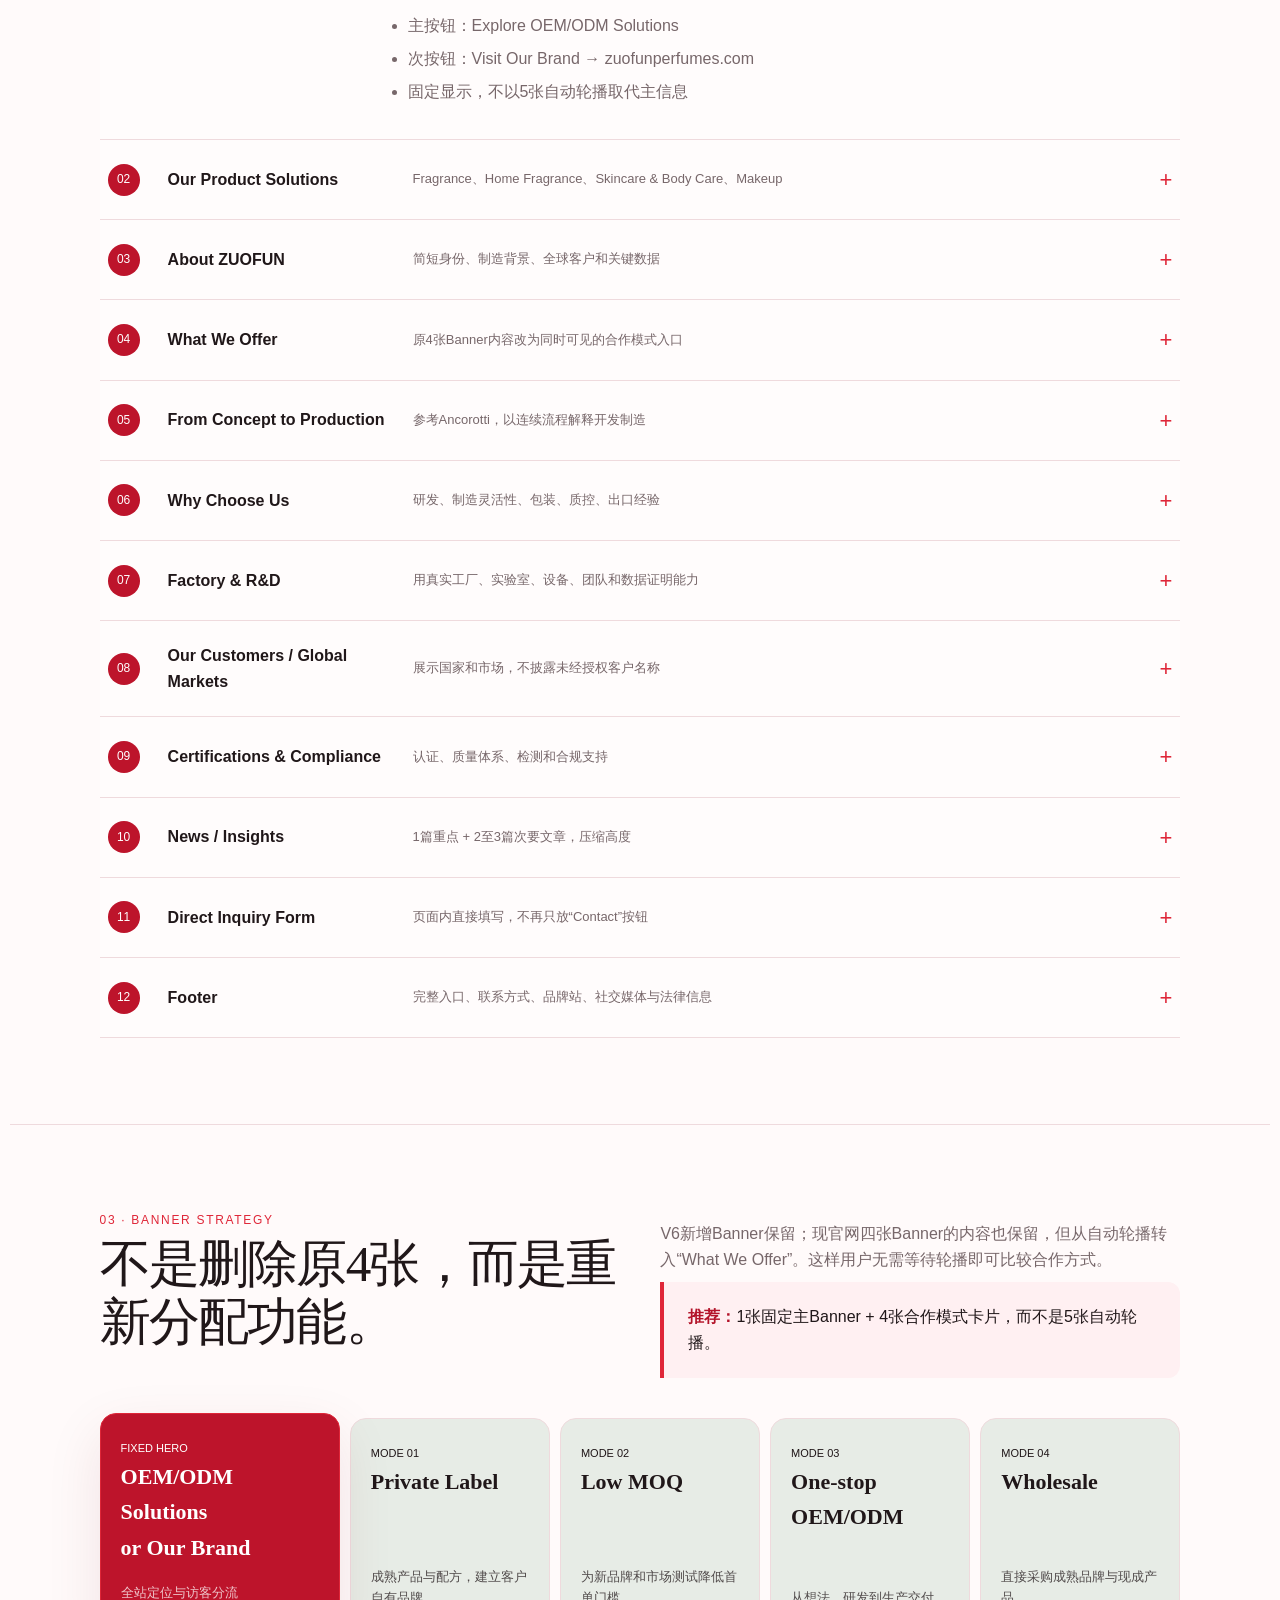
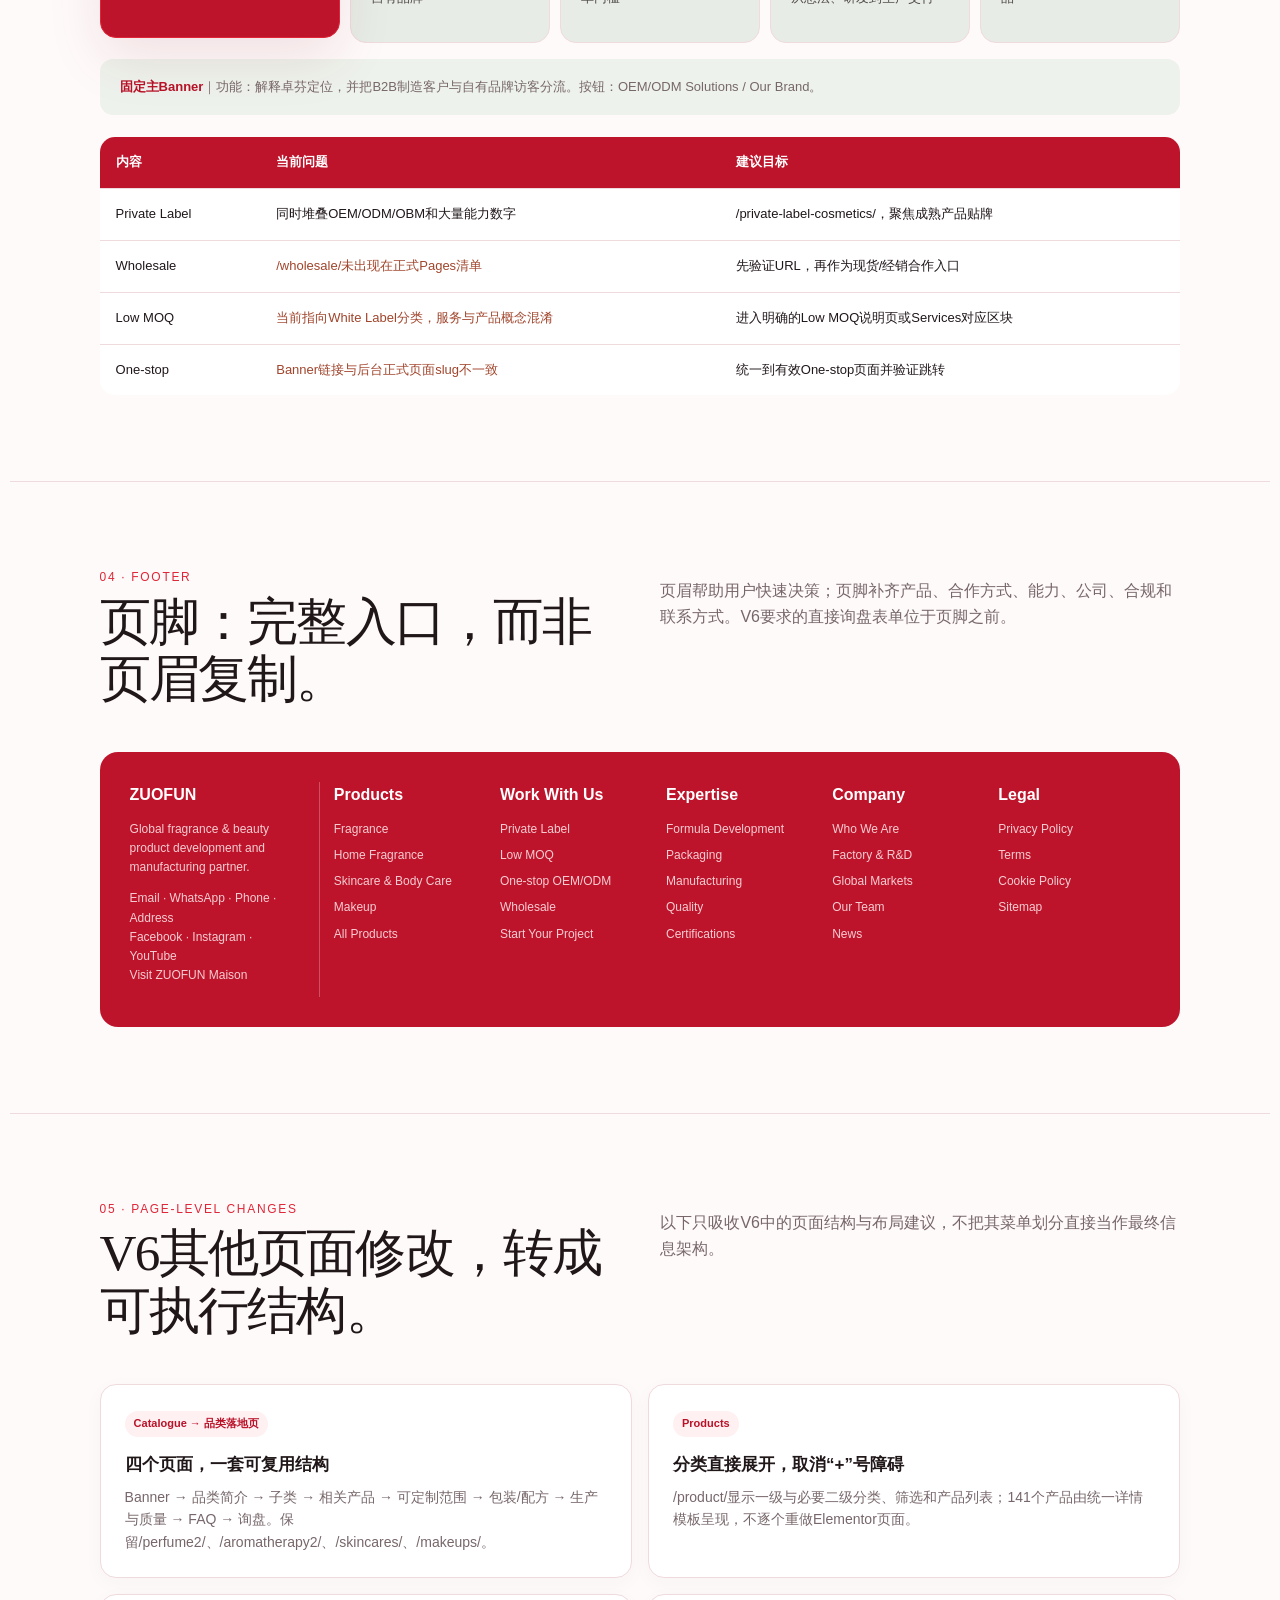
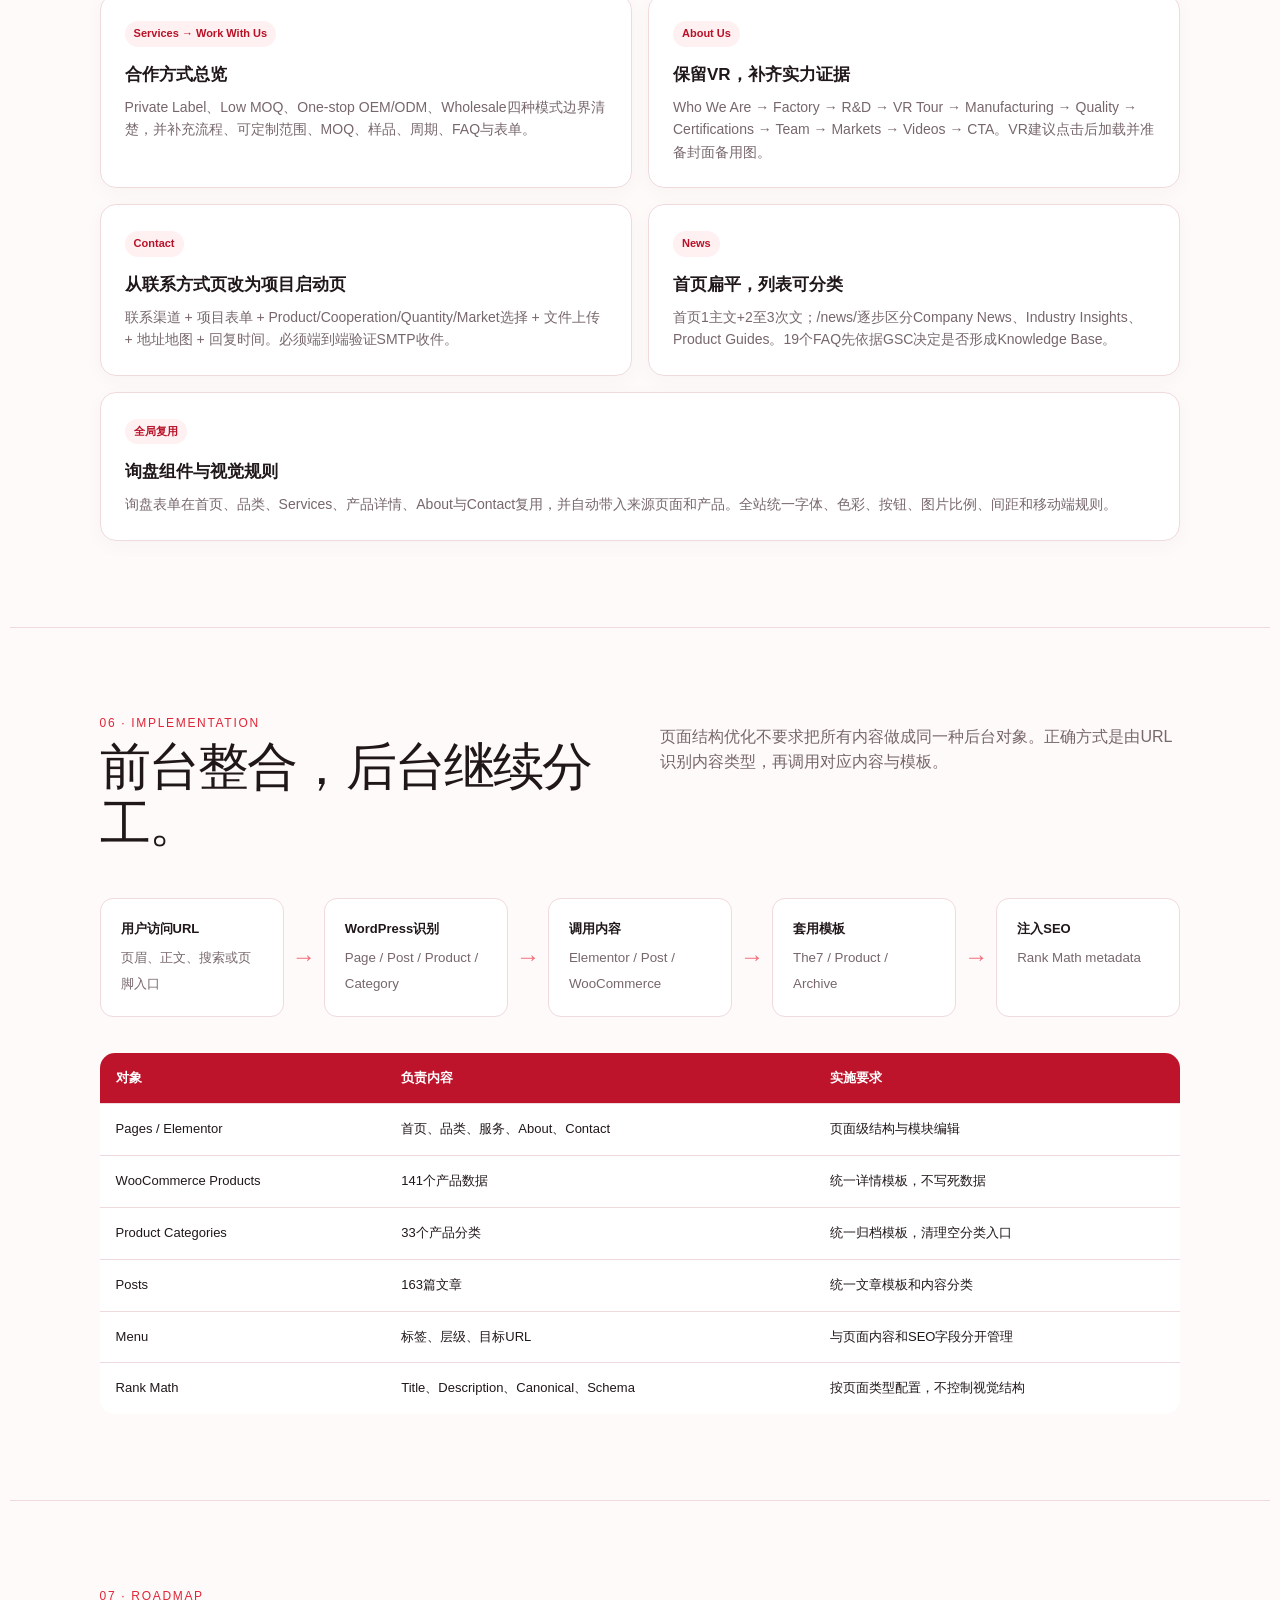
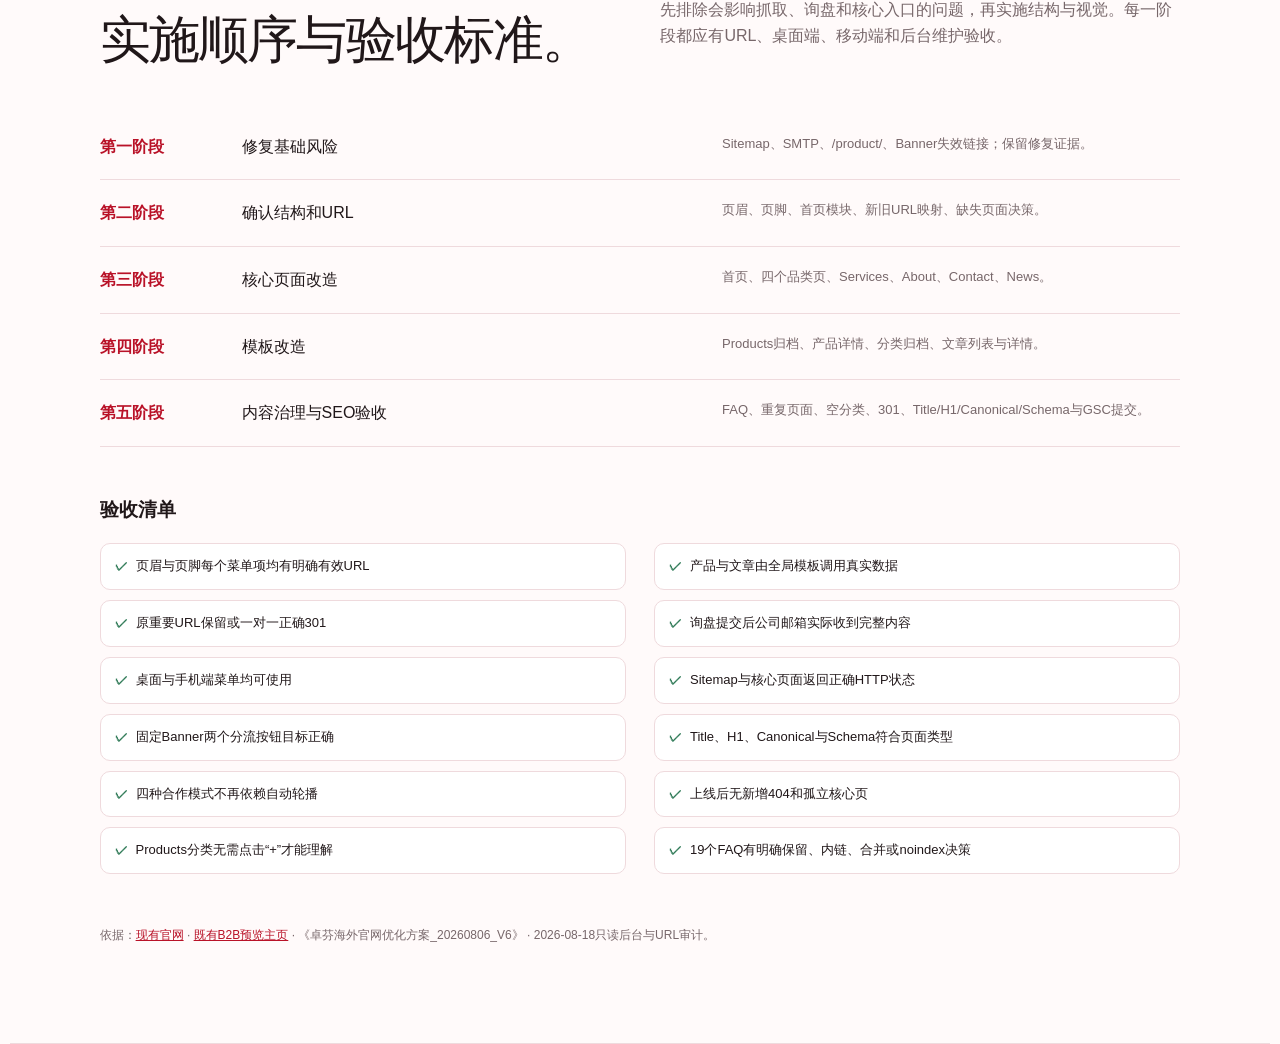
==== commit 3f0a2465: "Redesign report with Trydot-inspired interactions" ====
--- a/index.html
+++ b/index.html
@@ -24,8 +24,18 @@
     .path-tabs{display:grid;grid-template-columns:repeat(4,1fr);gap:8px;margin:24px 0 12px}.path-tab{border:1px solid var(--line);background:var(--card);padding:15px;border-radius:12px;text-align:left;cursor:pointer;color:var(--ink)}.path-tab b{display:block}.path-tab small{color:var(--muted)}.path-tab.active{border-color:var(--accent);box-shadow:0 0 0 2px rgba(216,111,70,.12)}.path-output{min-height:110px;padding:22px 24px;background:#fff7f1;border:1px solid #f0d1c1;border-radius:14px}.path-output b{color:#a64a2b}.path-route{display:flex;flex-wrap:wrap;gap:7px;margin-top:12px}.path-route span{padding:5px 9px;border-radius:99px;background:white;border:1px solid #ead1c3;font-size:12px}.path-route i{align-self:center;color:var(--accent)}
     .banner{cursor:pointer;transition:transform .2s ease,box-shadow .2s ease,border-color .2s ease}.banner:hover,.banner.selected{transform:translateY(-5px);box-shadow:var(--shadow);border-color:var(--accent)}.banner-detail{margin-top:16px;padding:18px 20px;border-radius:13px;background:#eef2ec;color:var(--muted);font-size:13px}.banner-detail strong{color:var(--deep)}
     @keyframes rise{from{opacity:0;transform:translateY(8px)}to{opacity:1;transform:none}}
-    @media(max-width:1000px){.shell{display:block}.side{position:relative;height:auto;padding:18px;display:flex;gap:4px;overflow:auto}.side .brand,.side .tag,.side .minor{display:none}.side a{white-space:nowrap}.progress{left:0}.section-head{grid-template-columns:1fr}.card,.card.wide{grid-column:span 6}.banner-map{grid-template-columns:repeat(2,1fr)}.banner.main{grid-column:1/-1}.footer-map{grid-template-columns:repeat(3,1fr)}.footer-intro{grid-column:1/-1;border-right:0;border-bottom:1px solid #3c574f}.detail-body{padding-left:70px}.path-tabs{grid-template-columns:repeat(2,1fr)}}
-    @media(max-width:650px){.hero{min-height:540px;padding:55px 22px}.hero h1{font-size:43px}section{padding:65px 20px}.card,.card.wide{grid-column:1/-1;min-width:0}.tree-row{grid-template-columns:1fr}.banner-map,.footer-map{grid-template-columns:1fr}.banner.main{grid-column:auto}.banner{min-height:170px}summary{grid-template-columns:38px 1fr auto}.summary-note{grid-column:2/-1}.detail-body{padding-left:54px}.journey .arrow{display:none}.exec-row{grid-template-columns:1fr}.checklist{columns:1}.compare{display:block;overflow-x:auto;max-width:100%}.path-tabs{grid-template-columns:1fr}}
+    @keyframes floaty{0%,100%{transform:translateY(0) rotate(-1deg)}50%{transform:translateY(-8px) rotate(.4deg)}}
+    @keyframes pulseRed{0%,100%{box-shadow:0 0 0 0 rgba(222,32,51,.18)}50%{box-shadow:0 0 0 12px rgba(222,32,51,0)}}
+    .hero-demo{width:min(940px,100%);margin:42px auto 0;background:rgba(255,255,255,.92);border:1px solid #f0cdd1;border-radius:22px;box-shadow:0 30px 80px rgba(127,14,30,.13);overflow:hidden;color:#221719;animation:floaty 7s ease-in-out infinite}.demo-top{display:flex;align-items:center;justify-content:space-between;padding:12px 14px;border-bottom:1px solid #f1d9dc;background:#fff}.demo-dots{display:flex;gap:6px}.demo-dots i{width:8px;height:8px;border-radius:50%;background:#e8b9bf}.demo-dots i:first-child{background:#df2638}.demo-tabs{display:flex;gap:5px}.demo-tabs button{border:0;padding:7px 11px;border-radius:9px;background:transparent;color:#826d70;cursor:pointer;font-size:12px}.demo-tabs button.active{background:#df2638;color:white}.demo-screen{display:grid;grid-template-columns:210px 1fr;min-height:230px}.demo-sidebar{padding:20px;border-right:1px solid #f1d9dc;background:#fffafa}.demo-sidebar b{display:block;margin-bottom:14px;color:#b51227}.demo-sidebar span{display:block;padding:7px 0;color:#8a7477;font-size:12px}.demo-content{padding:24px 28px}.demo-kicker{color:#df2638;font-size:11px;letter-spacing:.15em;text-transform:uppercase}.demo-content h3{margin:7px 0 14px;font-family:Georgia,"Songti SC",serif;font-size:30px}.demo-flow{display:flex;align-items:center;gap:8px;flex-wrap:wrap}.demo-flow span{padding:9px 12px;border:1px solid #f0c8cd;border-radius:10px;background:#fff;font-size:12px}.demo-flow i{color:#df2638}.demo-note{margin-top:18px;padding:12px 14px;border-radius:10px;background:#fff1f2;color:#8e3a45;font-size:12px}
+    .reveal{opacity:0;transform:translateY(24px);transition:opacity .65s ease,transform .65s cubic-bezier(.2,.7,.2,1)}.reveal.visible{opacity:1;transform:none}
+
+    /* Trydot-inspired red/white presentation layer */
+    :root{--ink:#201719;--muted:#77676a;--paper:#fffafa;--card:#ffffff;--line:#efdadd;--sage:#f3dadd;--deep:#b91228;--accent:#df2638;--gold:#f0717d;--blue:#fff0f2;--shadow:0 20px 55px rgba(115,13,28,.10)}
+    body{background:#fffafa}.shell{display:block}.side{position:fixed;z-index:40;top:16px;left:50%;transform:translateX(-50%);height:auto;width:max-content;max-width:calc(100vw - 24px);padding:6px 8px;display:flex;align-items:center;gap:2px;overflow:auto;background:rgba(255,255,255,.82);color:var(--ink);border:1px solid rgba(225,183,189,.7);border-radius:999px;box-shadow:0 10px 35px rgba(112,22,34,.10);backdrop-filter:blur(18px)}.side .brand{padding:5px 10px;color:#bd142b;font-size:14px}.side .tag,.side .minor{display:none}.side a{padding:7px 10px;color:#77676a;white-space:nowrap;font-size:12px}.side a:hover,.side a.active{background:#fff0f2;color:#bd142b}.progress{left:0;background:transparent}.progress span{background:#df2638}
+    .hero{position:relative;min-height:920px;padding:135px 24px 80px;display:block;text-align:center;overflow:hidden;background:radial-gradient(circle at 50% 20%,#fff 0,#fff8f8 38%,#fff0f2 72%,#ffe7ea 100%);color:var(--ink)}.hero:before,.hero:after{content:"";position:absolute;border-radius:50%;filter:blur(2px);pointer-events:none}.hero:before{width:520px;height:520px;right:-270px;top:100px;background:radial-gradient(circle,#f7b7be 0,rgba(247,183,190,0) 68%)}.hero:after{width:420px;height:420px;left:-220px;bottom:40px;background:radial-gradient(circle,#ffd2d7 0,rgba(255,210,215,0) 68%)}.hero>div{position:relative;z-index:2;margin:auto}.eyebrow{color:#be172c}.hero h1{max-width:980px;margin:18px auto;font-family:Georgia,"Songti SC",serif;color:#201719;font-size:clamp(48px,6.2vw,88px);letter-spacing:-.045em}.hero h1 .accent-word{color:#df2638;font-style:italic}.hero p{max-width:740px;margin:0 auto;color:#766568}.hero-meta{justify-content:center}.pill{border-color:#efc7cc;color:#9d414c;background:rgba(255,255,255,.7)}
+    main section{max-width:1260px;margin:0 auto;background:#fffafa}.section-head h2{letter-spacing:-.035em}.num{color:#df2638}.callout{background:#fff0f2;border-color:#df2638}.callout strong{color:#b31329}.tree{background:#bd142b;box-shadow:0 25px 70px rgba(151,16,35,.18)}.tree-row{border-color:rgba(255,255,255,.22)}.tree-items span{background:rgba(255,255,255,.14);color:#fff}.tree-items .cta{background:#fff;color:#bd142b}.card{transition:transform .25s ease,box-shadow .25s ease,border-color .25s ease}.card:hover{transform:translateY(-5px);border-color:#e9adb5;box-shadow:var(--shadow)}.label{background:#fff0f2;color:#b91228}.label.status{background:#ffe3e6;color:#a61126}.label.new{background:#fff0f2;color:#b91228}.compare th{background:#bd142b}.badge{background:#bd142b}.footer-map{background:#bd142b}.footer-map p,.footer-map li{color:#f5cdd2}.footer-intro{border-color:rgba(255,255,255,.25)}.switcher button.active{background:#bd142b}.path-tab.active{border-color:#df2638}.banner.main{background:#bd142b}.step{transition:transform .22s ease,border-color .22s ease}.step:hover{transform:translateY(-4px);border-color:#e7a7b0}.top{background:#df2638;animation:pulseRed 2.8s infinite}
+    @media(max-width:1000px){.side{top:10px}.side .brand{display:block}.section-head{grid-template-columns:1fr}.card,.card.wide{grid-column:span 6}.banner-map{grid-template-columns:repeat(2,1fr)}.banner.main{grid-column:1/-1}.footer-map{grid-template-columns:repeat(3,1fr)}.footer-intro{grid-column:1/-1;border-right:0;border-bottom:1px solid rgba(255,255,255,.25)}.detail-body{padding-left:70px}.path-tabs{grid-template-columns:repeat(2,1fr)}}
+    @media(max-width:650px){.side{left:12px;right:12px;transform:none;width:auto}.side .brand{display:none}.hero{min-height:900px;padding:120px 20px 60px}.hero h1{font-size:46px}section{padding:65px 20px}.demo-screen{grid-template-columns:1fr}.demo-sidebar{display:none}.demo-content{padding:20px}.demo-content h3{font-size:25px}.card,.card.wide{grid-column:1/-1;min-width:0}.tree-row{grid-template-columns:1fr}.banner-map,.footer-map{grid-template-columns:1fr}.banner.main{grid-column:auto}.banner{min-height:170px}summary{grid-template-columns:38px 1fr auto}.summary-note{grid-column:2/-1}.detail-body{padding-left:54px}.journey .arrow{display:none}.exec-row{grid-template-columns:1fr}.checklist{columns:1}.compare{display:block;overflow-x:auto;max-width:100%}.path-tabs{grid-template-columns:1fr}}
   </style>
 </head>
 <body>
@@ -37,7 +47,9 @@
     <div class="minor">范围：结构与执行方式，不是新版网页视觉预览。<br>基于现站审计、V6优化方案及既有B2B预览主页。</div>
   </nav>
   <main>
-    <header class="hero" id="summary"><div><div class="eyebrow">ZUOFUN overseas website · structure proposal</div><h1>把复杂后台，整理成客户看得懂的购买路径。</h1><p>方案聚焦页眉菜单、首页、页脚及V6涉及的核心页面。保留有效URL和后台数据，重新定义前台入口、页面职责与询盘路径。</p><div class="hero-meta"><span class="pill">44 Pages</span><span class="pill">163 Posts</span><span class="pill">141 Products</span><span class="pill">33 Categories</span><span class="pill">19 Orphan FAQs</span></div></div></header>
+    <header class="hero" id="summary"><div><div class="eyebrow">ZUOFUN overseas website · structure proposal</div><h1>把复杂后台，整理成<span class="accent-word">客户看得懂</span>的购买路径。</h1><p>方案聚焦页眉菜单、首页、页脚及V6涉及的核心页面。保留有效URL和后台数据，重新定义前台入口、页面职责与询盘路径。</p><div class="hero-meta"><span class="pill">44 Pages</span><span class="pill">163 Posts</span><span class="pill">141 Products</span><span class="pill">33 Categories</span><span class="pill">19 Orphan FAQs</span></div>
+      <div class="hero-demo"><div class="demo-top"><div class="demo-dots"><i></i><i></i><i></i></div><div class="demo-tabs"><button class="active" data-demo="current">现状</button><button data-demo="proposal">建议结构</button><button data-demo="delivery">实施</button></div></div><div class="demo-screen"><div class="demo-sidebar"><b>STRUCTURE PLAN</b><span>Header</span><span>Homepage</span><span>Footer</span><span>Page Changes</span><span>Implementation</span></div><div class="demo-content" aria-live="polite"></div></div></div>
+    </div></header>
 
     <section><div class="section-head"><div><div class="num">00 · DECISION</div><h2>先解决结构问题，再做页面表现。</h2></div><div><p>现站的 Catalogue、Products、Services 对用户含义重叠。建议前台按客户问题组织，后台仍保持 Elementor、WooCommerce、Posts 分工。</p><div class="callout"><strong>核心决定：</strong>Catalogue退出一级菜单；原四个品类页并入Products。Services在前台重构为Work With Us。</div></div></div>
       <table class="compare"><thead><tr><th>客户问题</th><th>新入口</th><th>承接内容</th><th>后台不必改变</th></tr></thead><tbody><tr><td>你们能生产什么？</td><td class="good">Products</td><td>四个品类落地页 + 全部产品</td><td>Elementor Pages + WooCommerce</td></tr><tr><td>我可以怎样合作？</td><td class="good">Work With Us</td><td>Private Label、Low MOQ、One-stop、Wholesale</td><td>现有Services及服务子页</td></tr><tr><td>你们凭什么做好？</td><td class="good">Expertise</td><td>研发、包装、制造、质量与认证</td><td>R&D、Factory、Certificate页面</td></tr></tbody></table>
@@ -126,6 +138,9 @@
   const pathOut=document.querySelector('.path-output');function showPath(k){const x=paths[k];pathOut.innerHTML=`<b>${x.title}</b><div>${x.copy}</div><div class="path-route">${x.route.map((v,i)=>`${i?'<i>→</i>':''}<span>${v}</span>`).join('')}</div>`}showPath('brand');document.querySelectorAll('.path-tab').forEach(b=>b.addEventListener('click',()=>{document.querySelectorAll('.path-tab').forEach(x=>x.classList.toggle('active',x===b));showPath(b.dataset.path)}));
   const banners={hero:'固定主Banner｜功能：解释卓芬定位，并把B2B制造客户与自有品牌访客分流。按钮：OEM/ODM Solutions / Our Brand。',label:'Private Label｜功能：承接希望使用成熟配方和产品建立自有品牌的客户。建议链接：/private-label-cosmetics/。',moq:'Low MOQ｜功能：承接新品牌、小批量与市场测试需求。当前不应直接等同White Label产品分类。',oem:'One-stop OEM/ODM｜功能：承接从概念、配方、包装到生产交付的完整项目。需统一有效URL。',wholesale:'Wholesale｜功能：承接现货、成熟品牌和经销采购。/wholesale/上线前必须验证。'};
   const bannerOut=document.querySelector('.banner-detail');function showBanner(k){bannerOut.innerHTML='<strong>'+banners[k].split('｜')[0]+'</strong>｜'+banners[k].split('｜').slice(1).join('｜')}showBanner('hero');document.querySelectorAll('[data-banner]').forEach(b=>b.addEventListener('click',()=>{document.querySelectorAll('[data-banner]').forEach(x=>x.classList.toggle('selected',x===b));showBanner(b.dataset.banner)}));
+  const demos={current:{k:'CURRENT STATE',title:'三个入口含义重叠',flow:['Catalogue','Products','Services'],note:'用户无法快速判断：找品类、找具体产品、还是了解合作方式。'},proposal:{k:'RECOMMENDED IA',title:'按客户问题重新组织',flow:['Products','Work With Us','Expertise','Start Your Project'],note:'前台入口更清楚，后台Elementor和WooCommerce继续各自维护。'},delivery:{k:'IMPLEMENTATION',title:'分阶段上线与验收',flow:['修复基础风险','确认URL','核心页面','全局模板','SEO验收'],note:'每阶段检查桌面端、移动端、有效链接、表单收件与搜索引擎迁移。'}};
+  const demoContent=document.querySelector('.demo-content');function renderDemo(k){const d=demos[k];demoContent.innerHTML=`<div class="demo-kicker">${d.k}</div><h3>${d.title}</h3><div class="demo-flow">${d.flow.map((v,i)=>`${i?'<i>→</i>':''}<span>${v}</span>`).join('')}</div><div class="demo-note">${d.note}</div>`}renderDemo('current');document.querySelectorAll('[data-demo]').forEach(b=>b.addEventListener('click',()=>{document.querySelectorAll('[data-demo]').forEach(x=>x.classList.toggle('active',x===b));renderDemo(b.dataset.demo)}));
+  document.querySelectorAll('main section,.card,.tree,.footer-map').forEach(x=>x.classList.add('reveal'));const revealObserver=new IntersectionObserver(es=>es.forEach(e=>{if(e.isIntersecting){e.target.classList.add('visible');revealObserver.unobserve(e.target)}}),{threshold:.08});document.querySelectorAll('.reveal').forEach(x=>revealObserver.observe(x));
 </script>
 </body>
 </html>
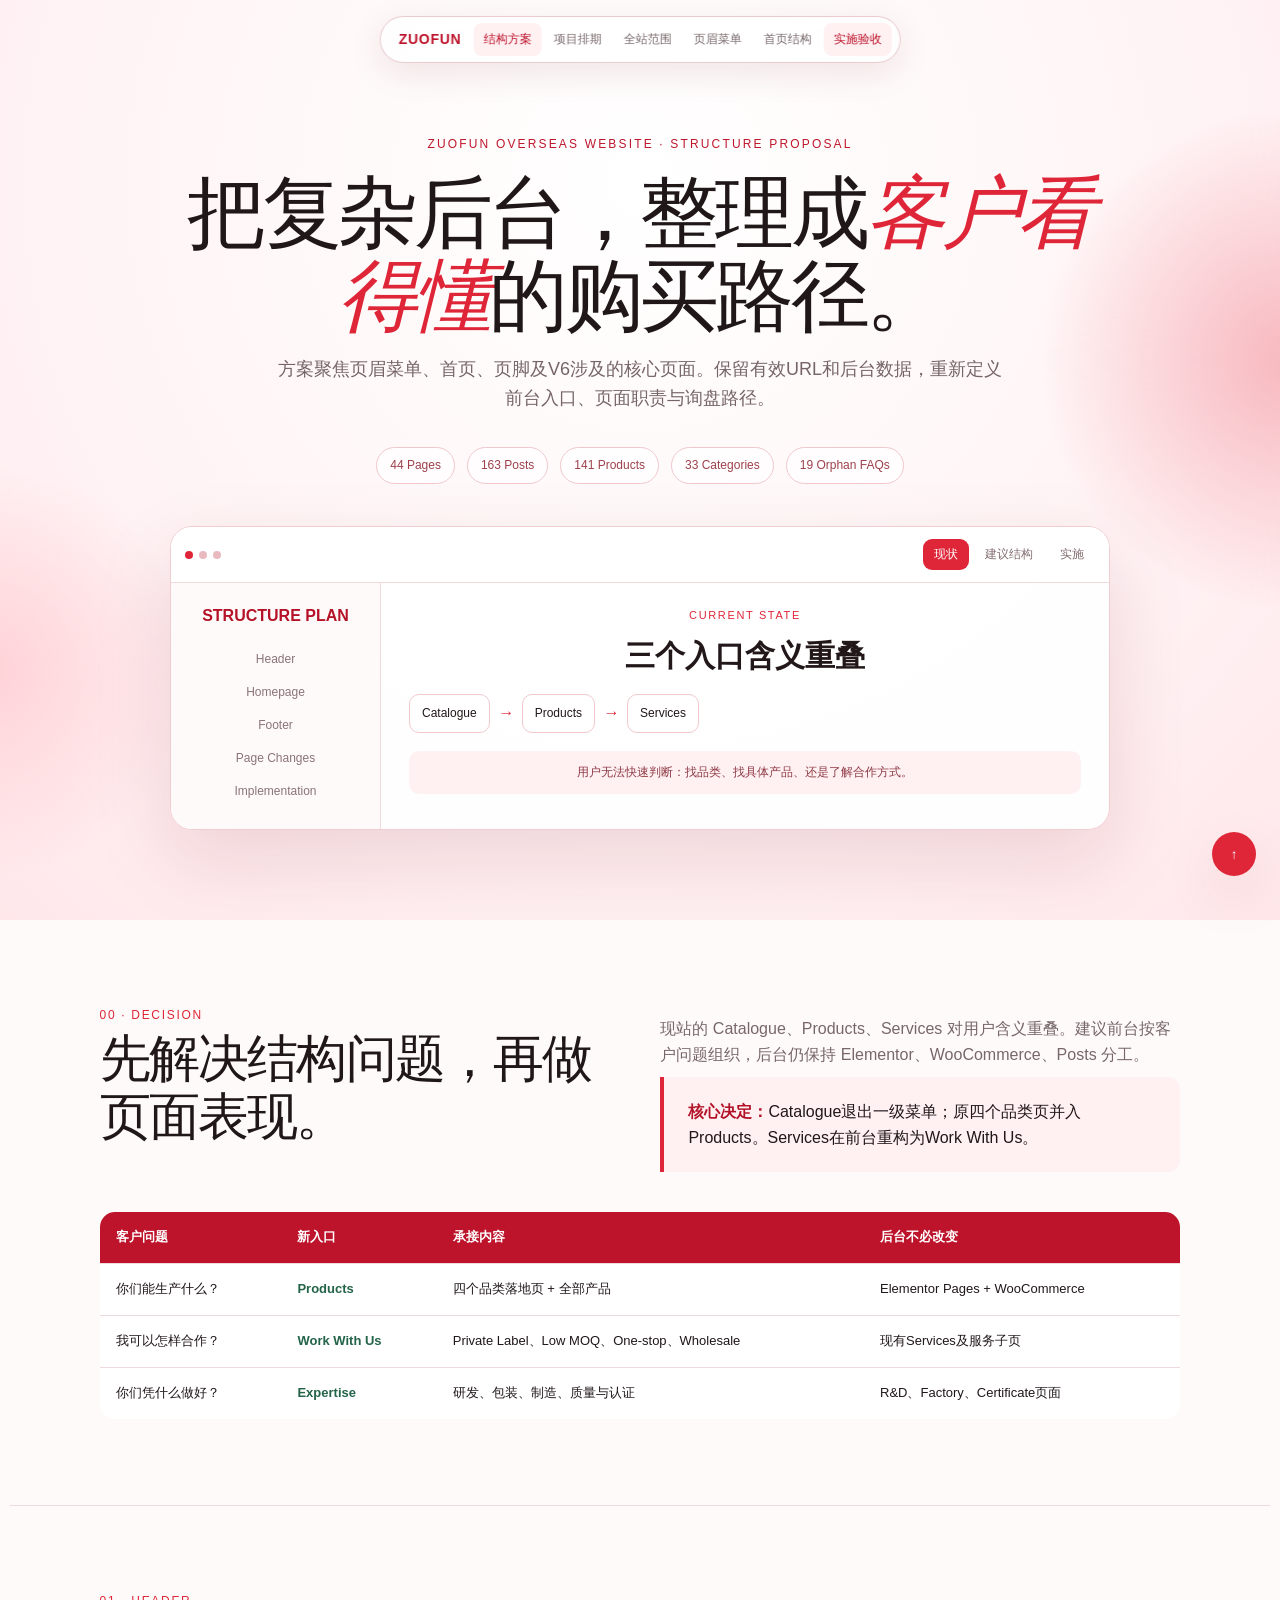
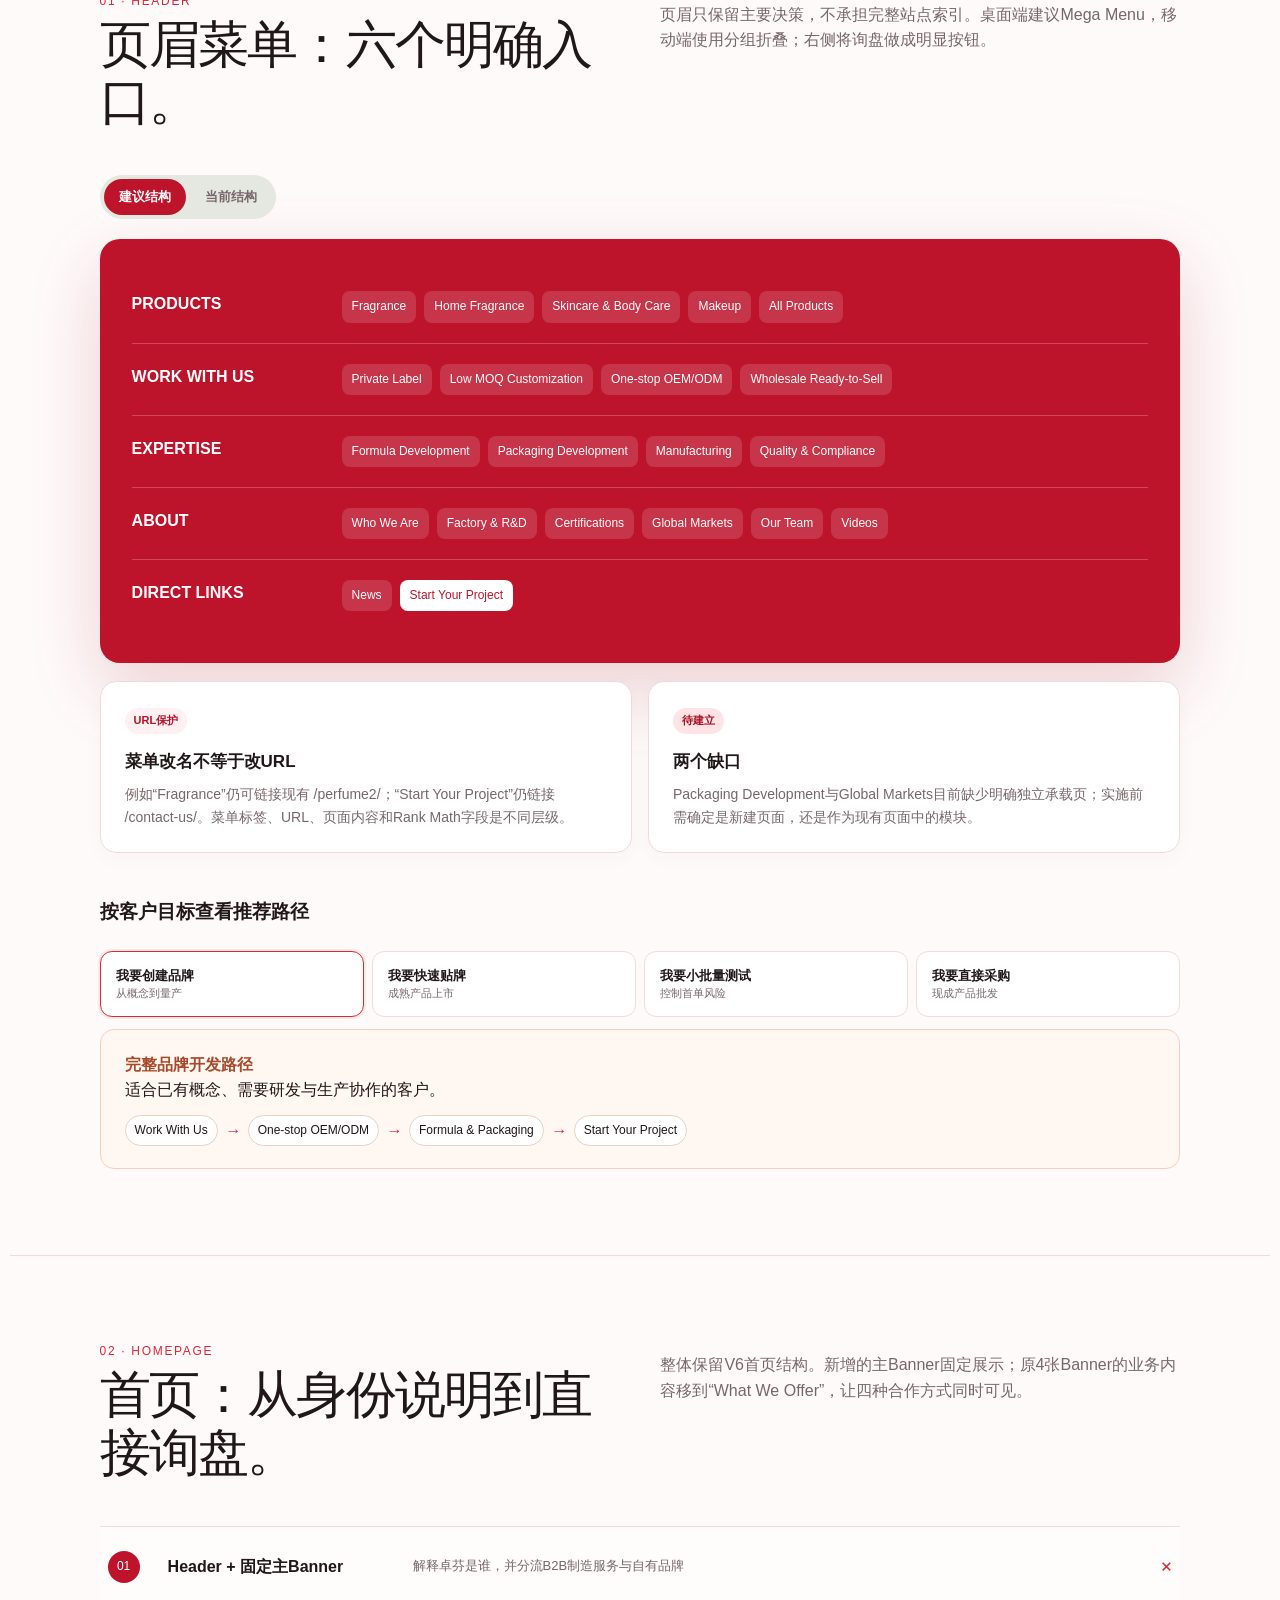
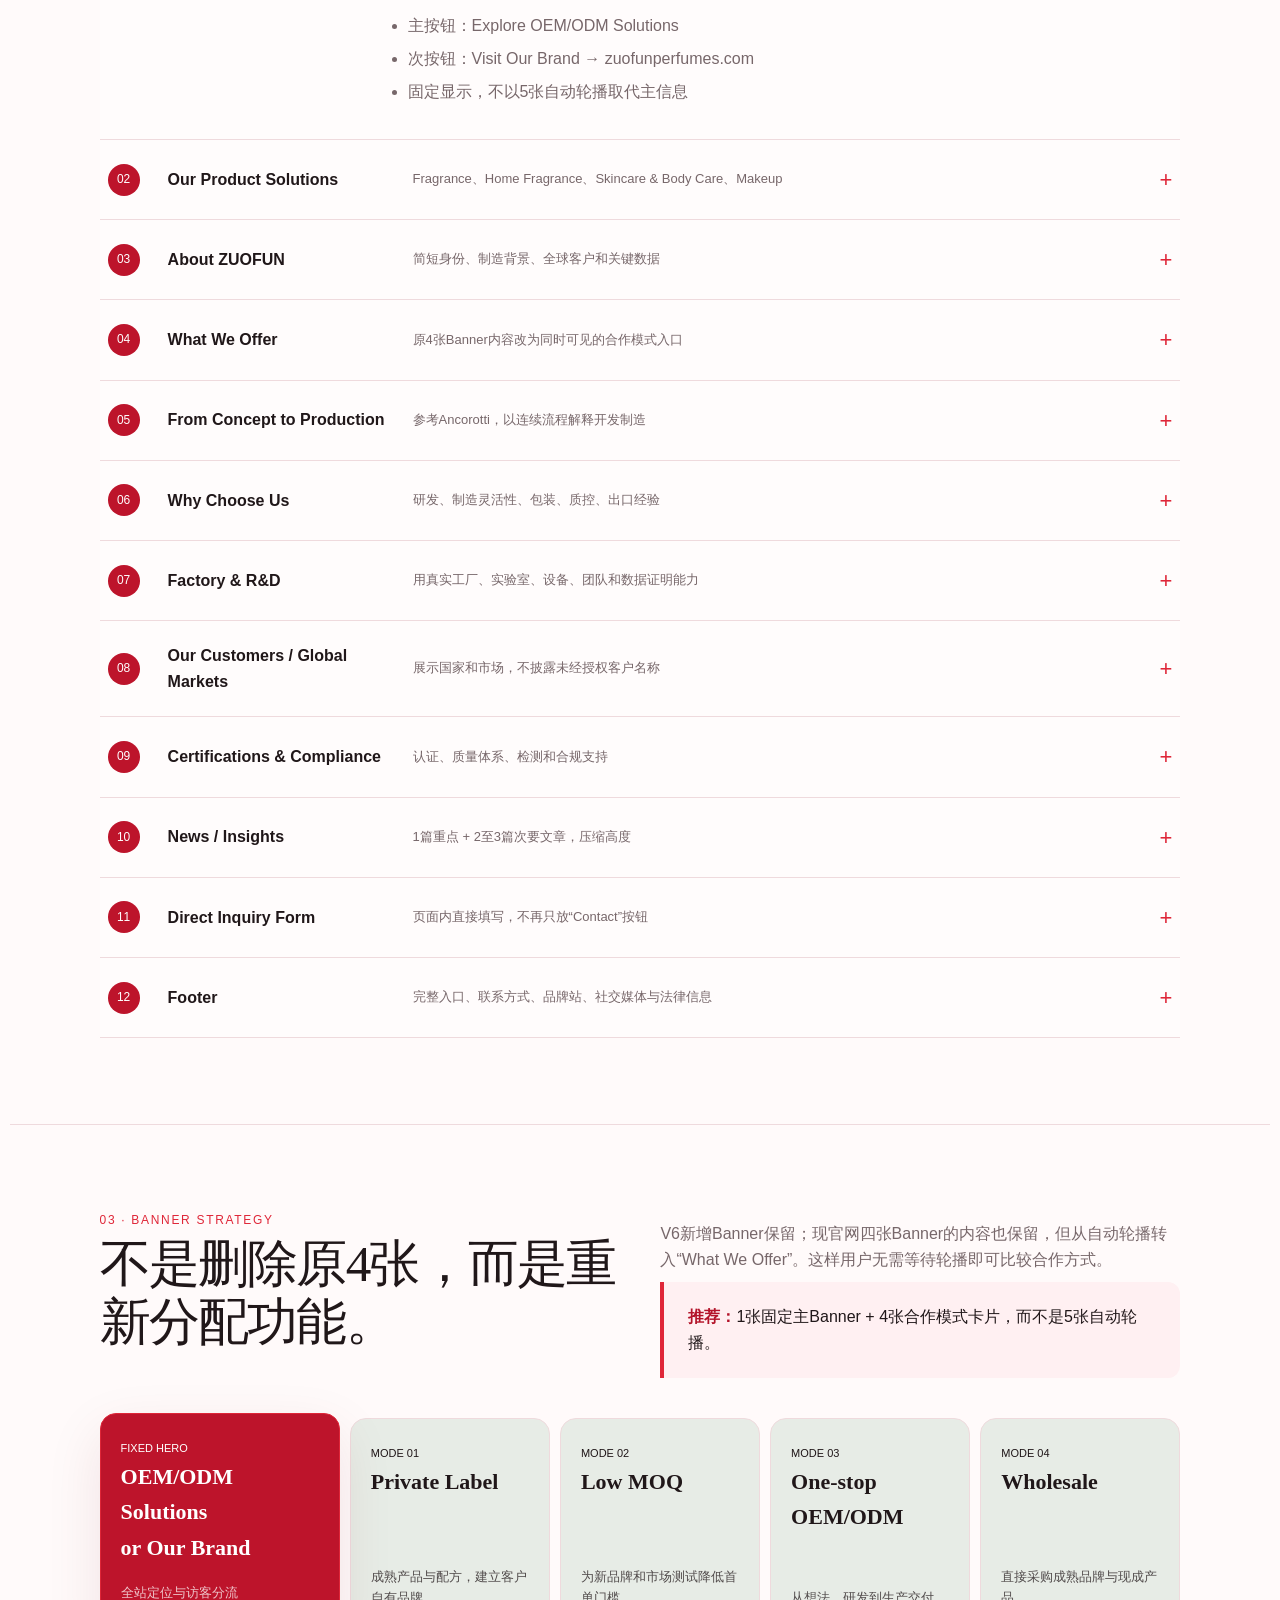
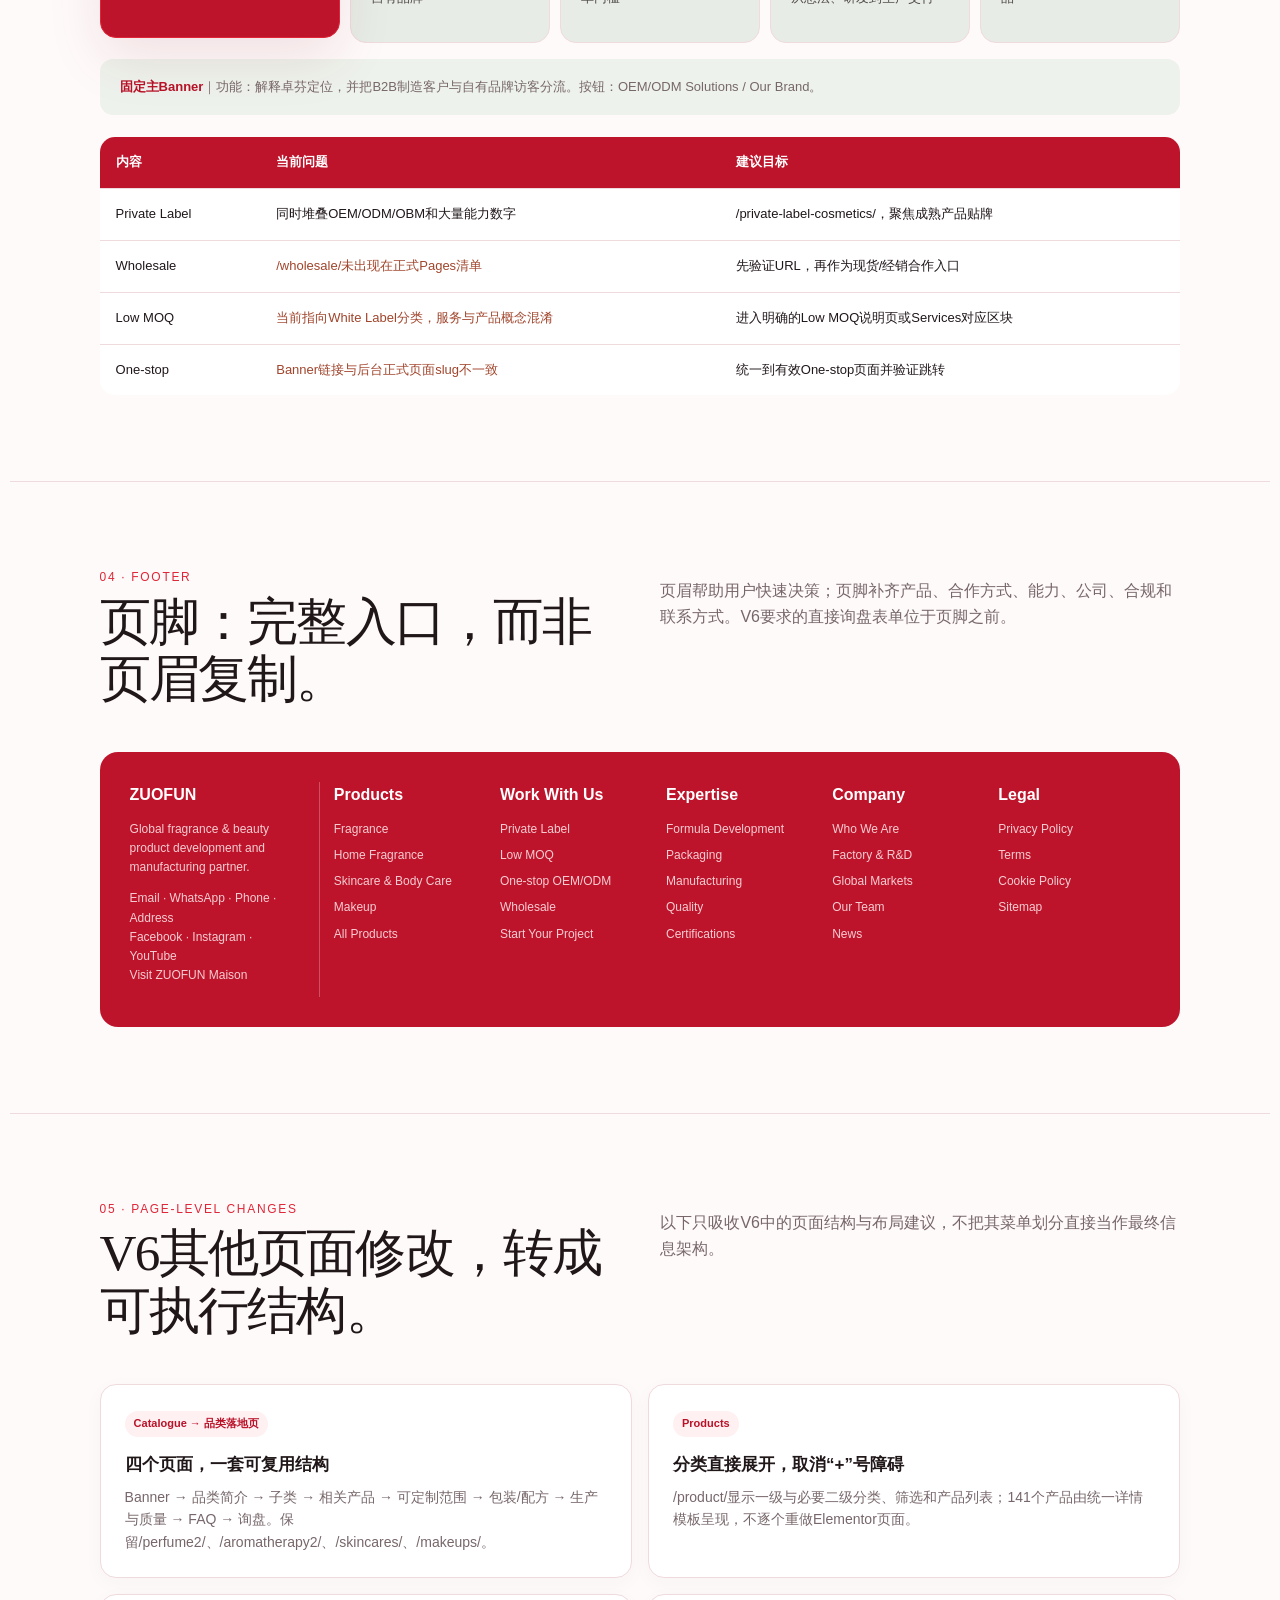
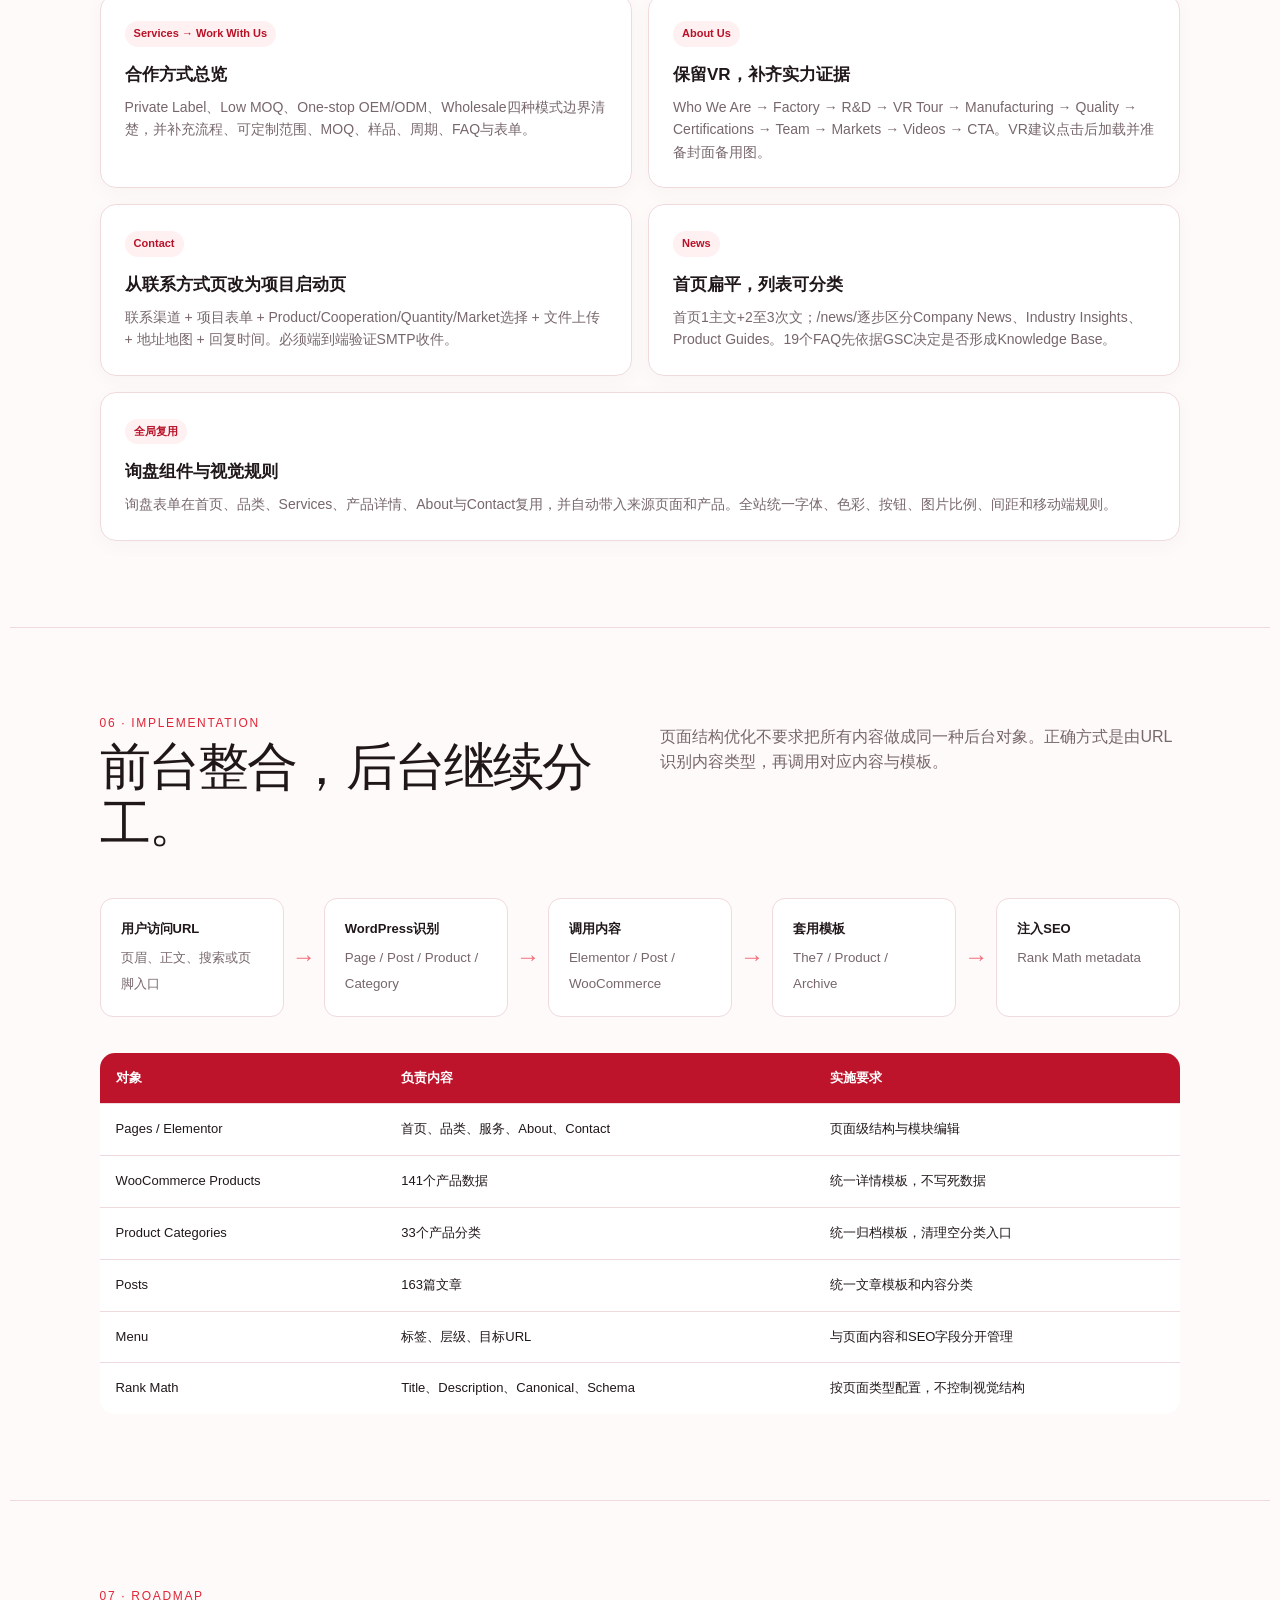
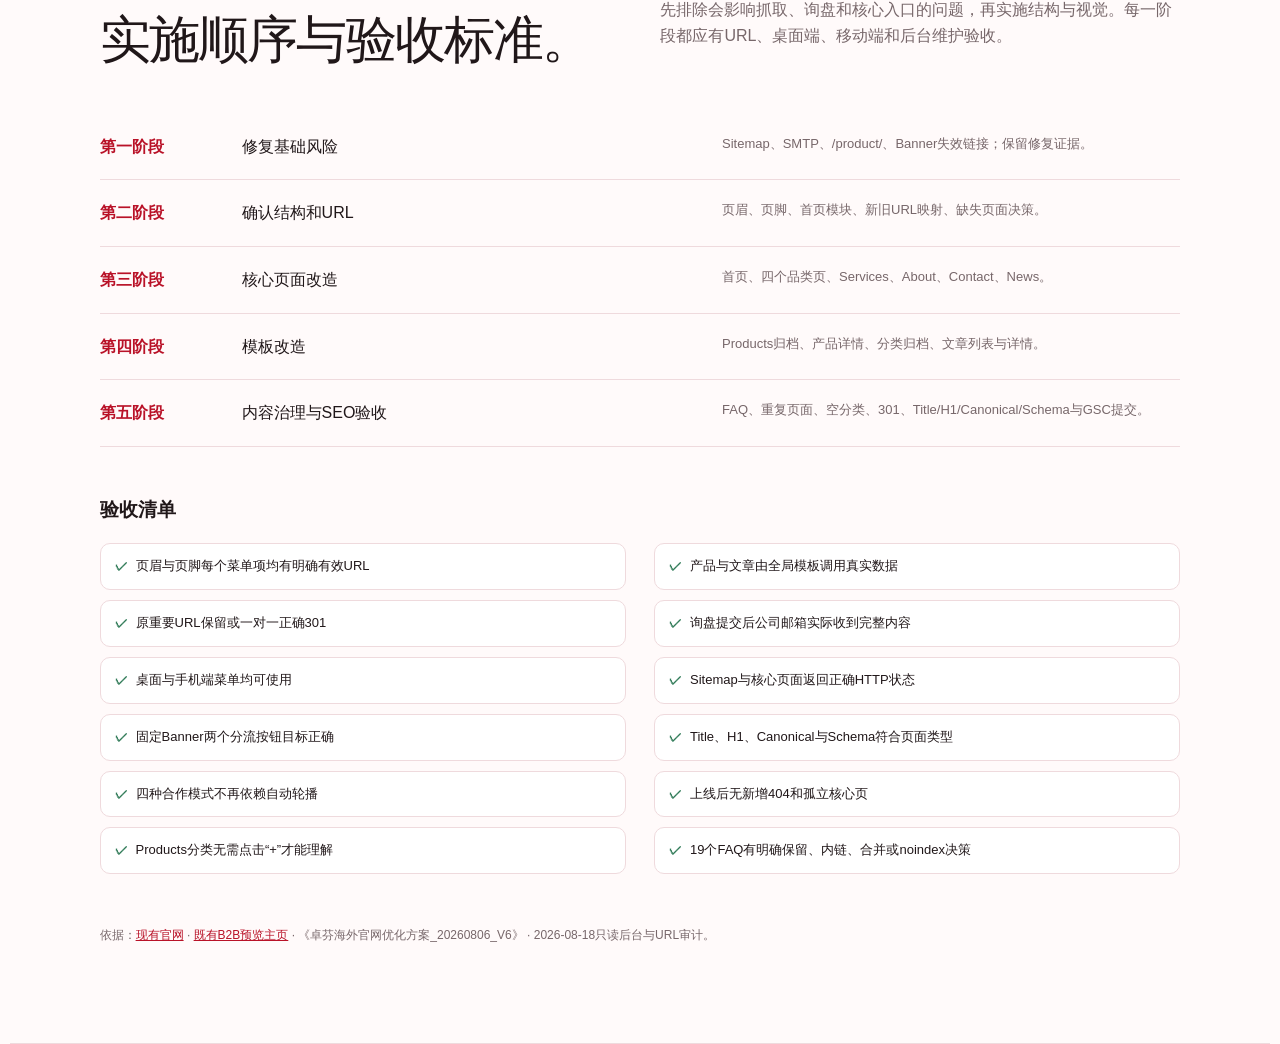
==== commit a48c1471: "Connect project planning pages" ====
--- a/index.html
+++ b/index.html
@@ -43,7 +43,7 @@
 <div class="shell">
   <nav class="side" aria-label="报告目录">
     <div class="brand">ZUOFUN</div><div class="tag">STRUCTURE PLAN · V1</div>
-    <a href="#summary">方案结论</a><a href="#header">页眉菜单</a><a href="#homepage">首页结构</a><a href="#banners">Banner处置</a><a href="#footer">页脚菜单</a><a href="#pages">其他页面修改</a><a href="#backend">前后台实施</a><a href="#roadmap">实施与验收</a>
+    <a class="active" href="./">结构方案</a><a href="./schedule/">项目排期</a><a href="./site-scope/">全站范围</a><a href="#header">页眉菜单</a><a href="#homepage">首页结构</a><a href="#roadmap">实施验收</a>
     <div class="minor">范围：结构与执行方式，不是新版网页视觉预览。<br>基于现站审计、V6优化方案及既有B2B预览主页。</div>
   </nav>
   <main>
@@ -127,7 +127,7 @@
 </div>
 <button class="top" aria-label="返回顶部" onclick="window.scrollTo({top:0,behavior:'smooth'})">↑</button>
 <script>
-  const links=[...document.querySelectorAll('.side a')];
+  const links=[...document.querySelectorAll('.side a[href^="#"]')];
   const sections=links.map(a=>document.querySelector(a.getAttribute('href'))).filter(Boolean);
   const observer=new IntersectionObserver(entries=>entries.forEach(e=>{if(e.isIntersecting){links.forEach(a=>a.classList.toggle('active',a.getAttribute('href')==='#'+e.target.id));}}),{rootMargin:'-25% 0px -65%'});
   sections.forEach(s=>observer.observe(s));
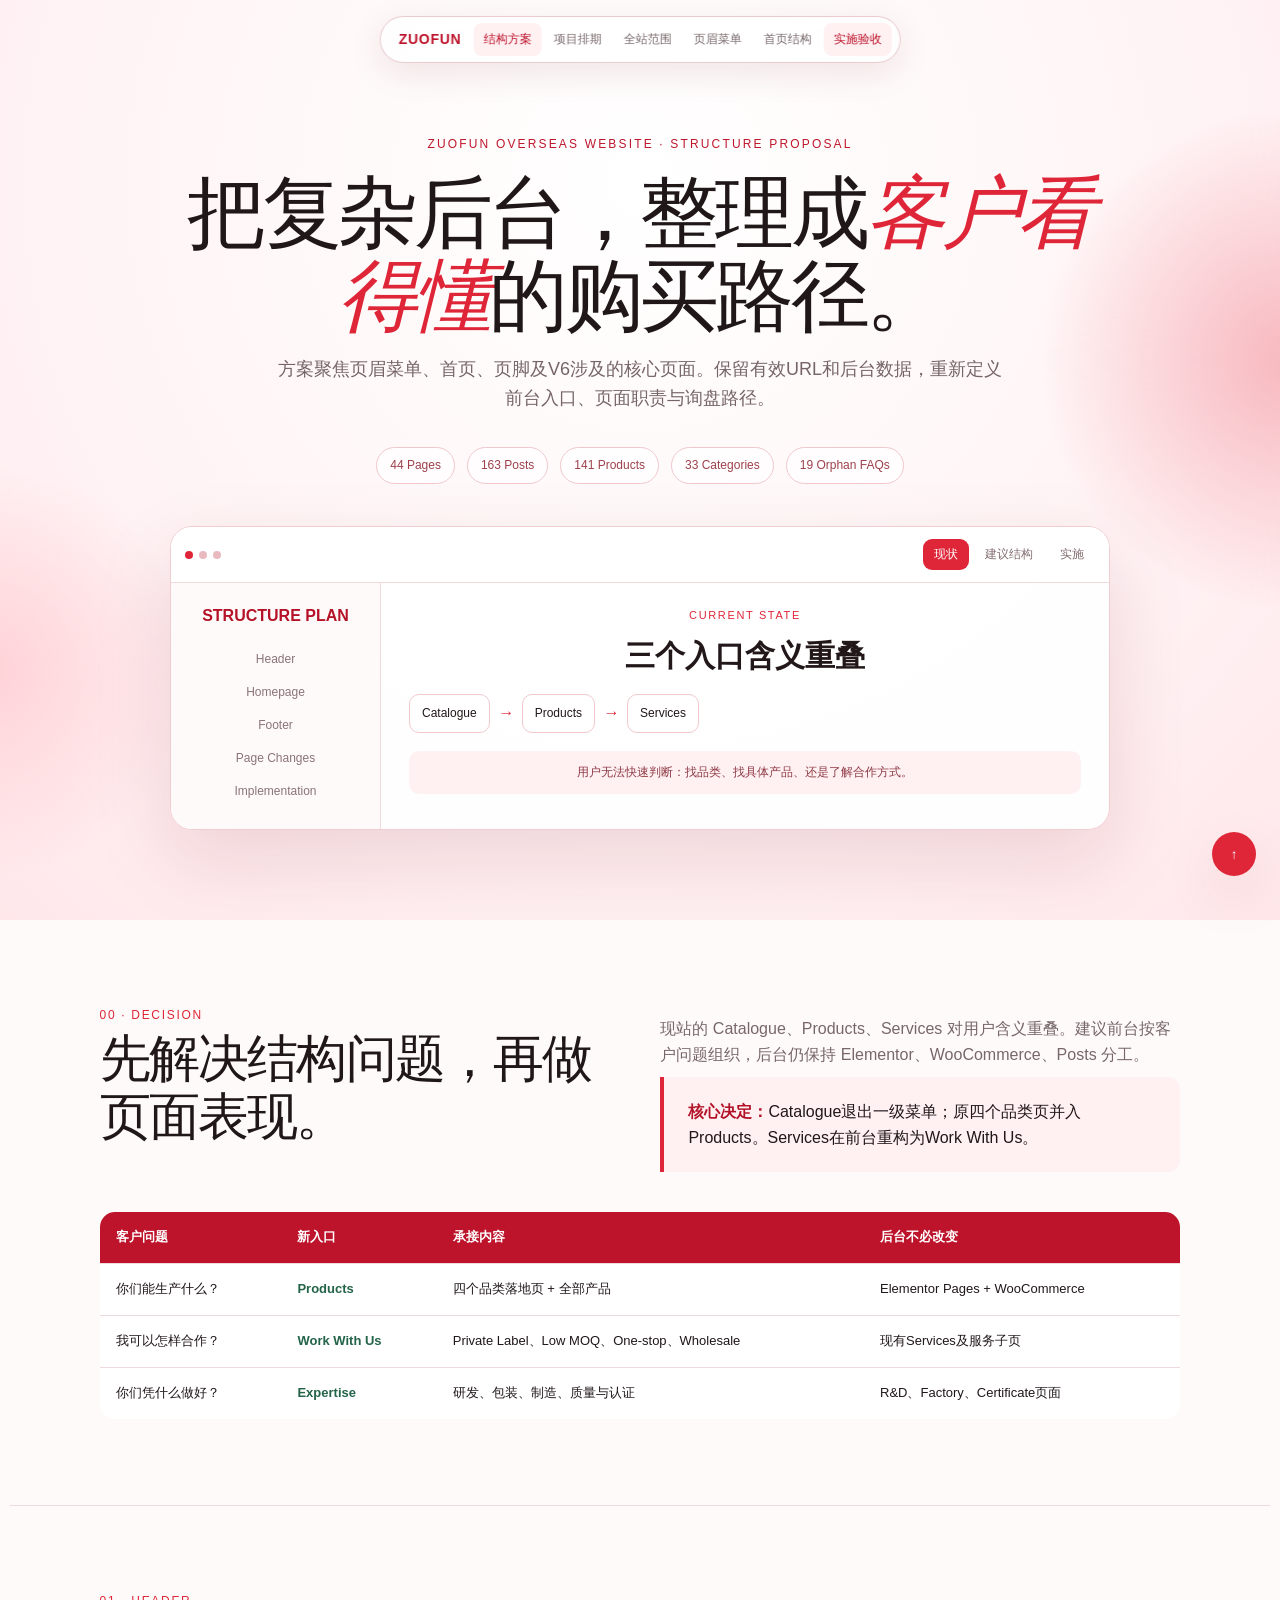
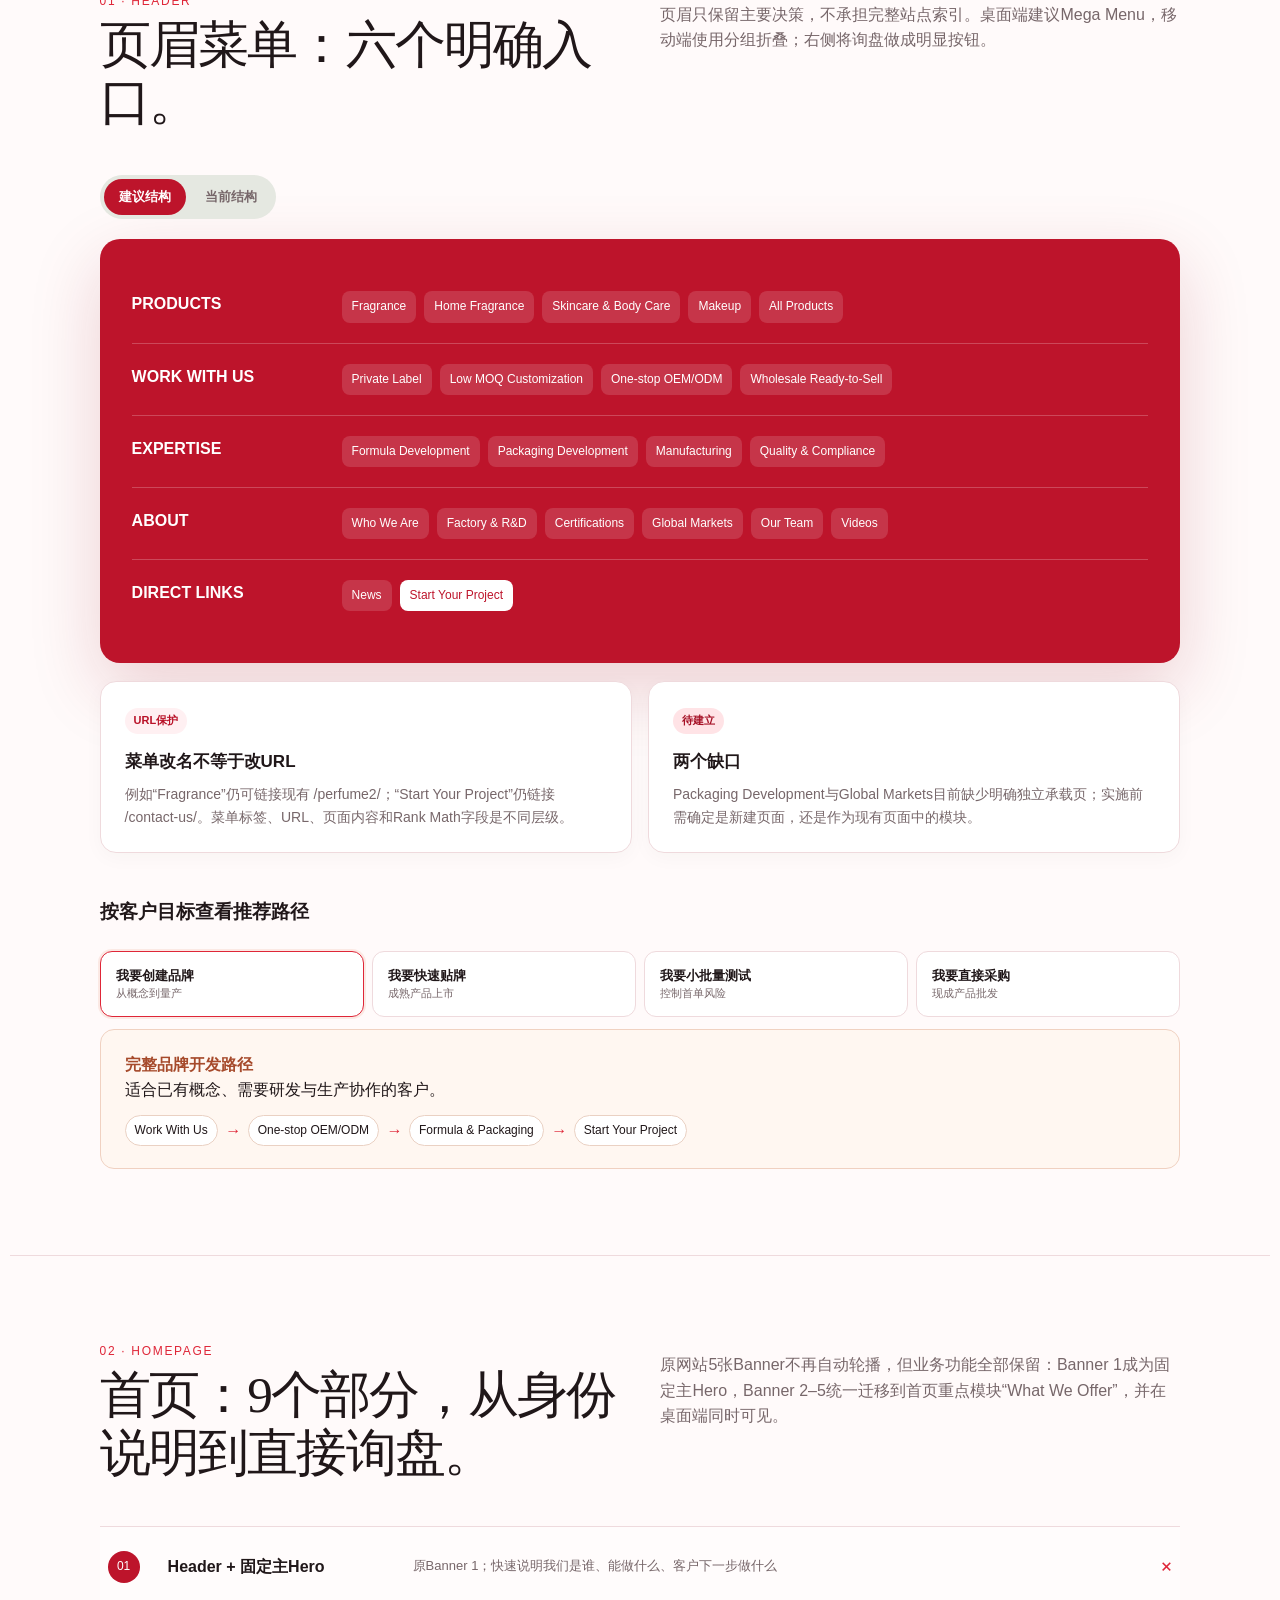
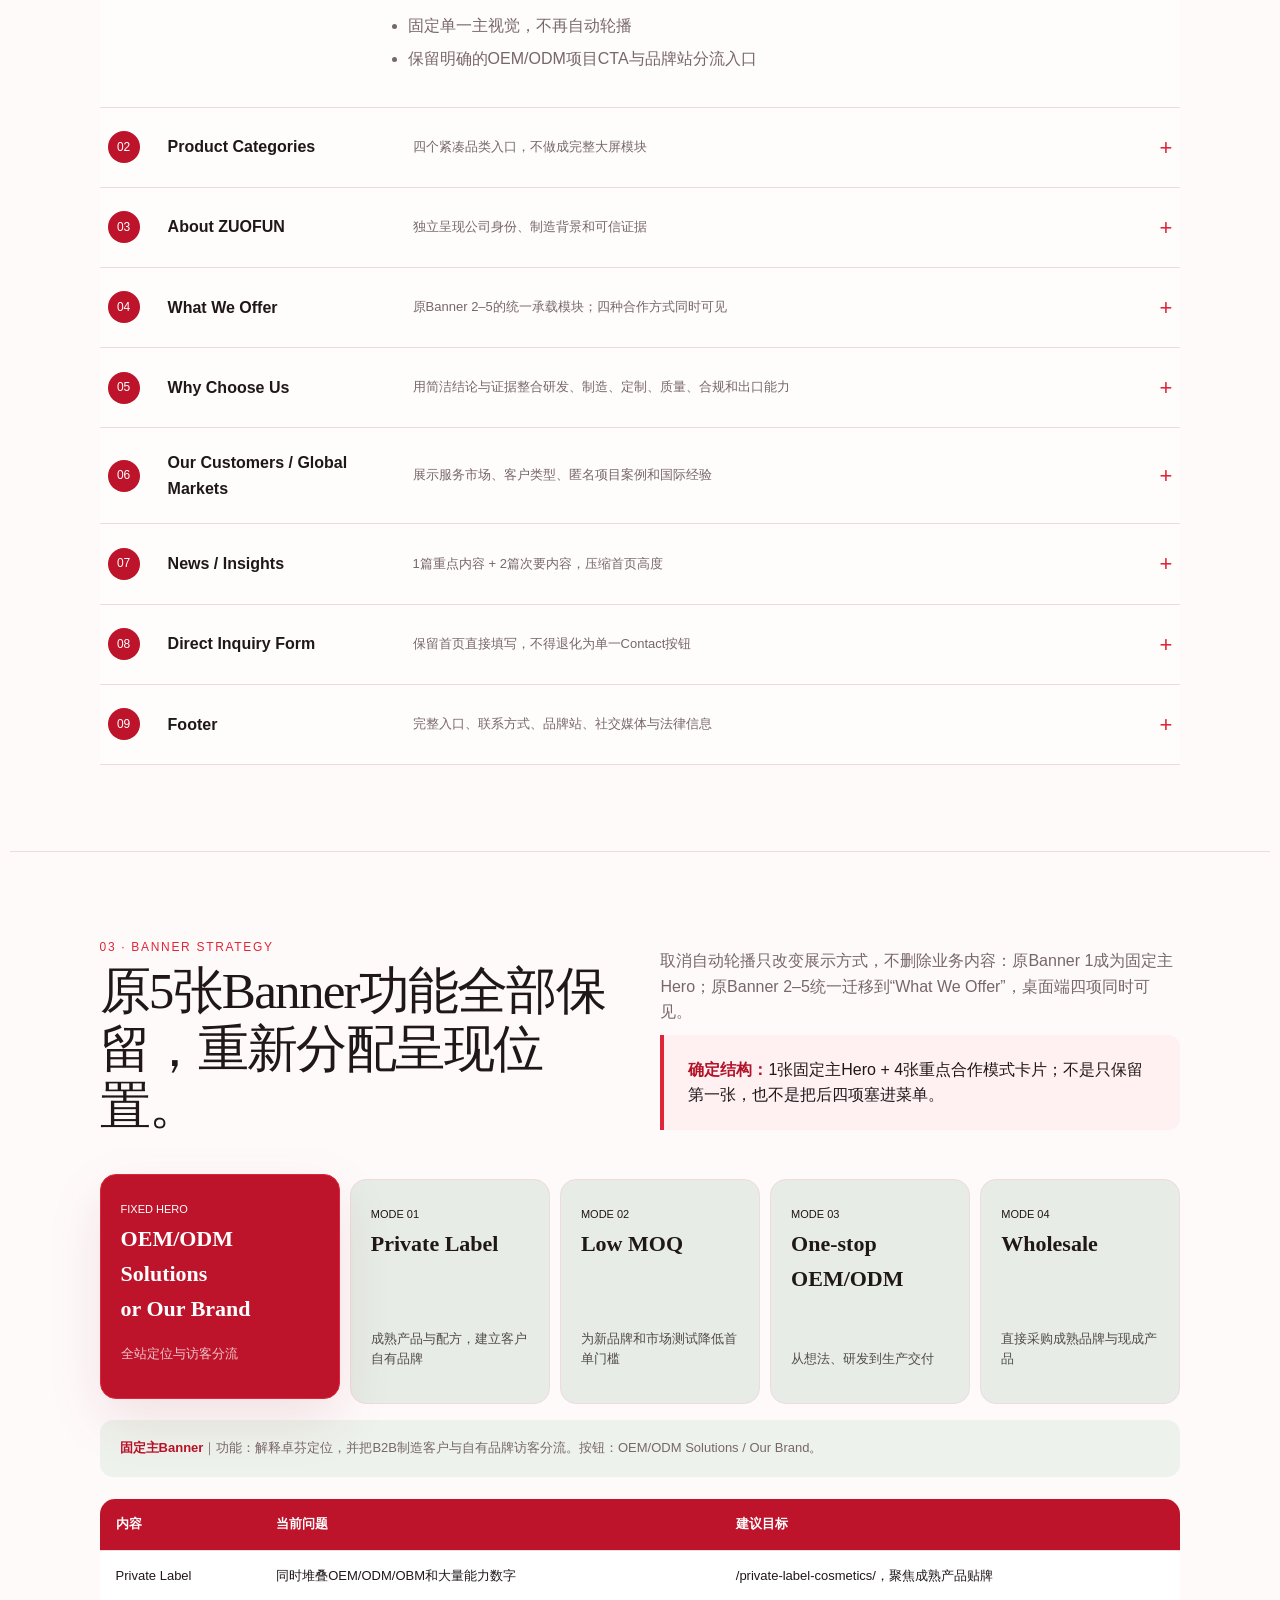
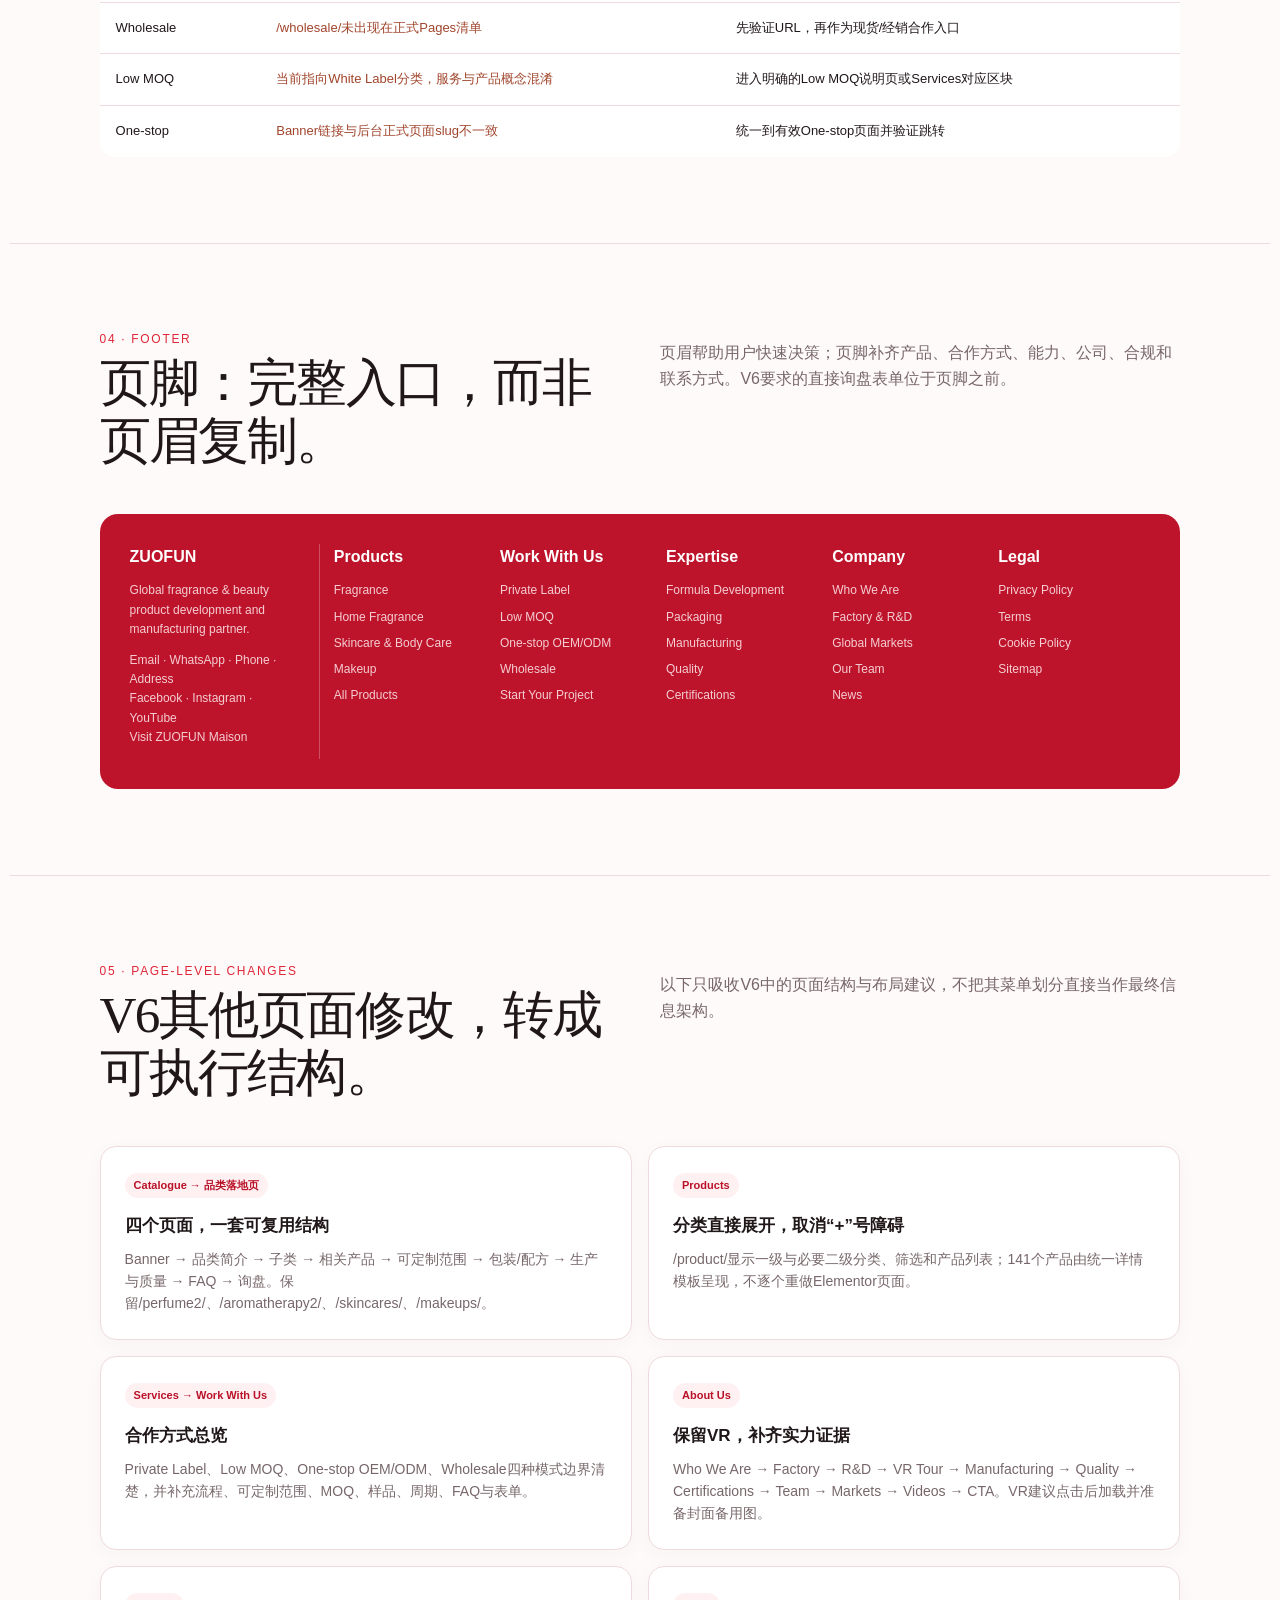
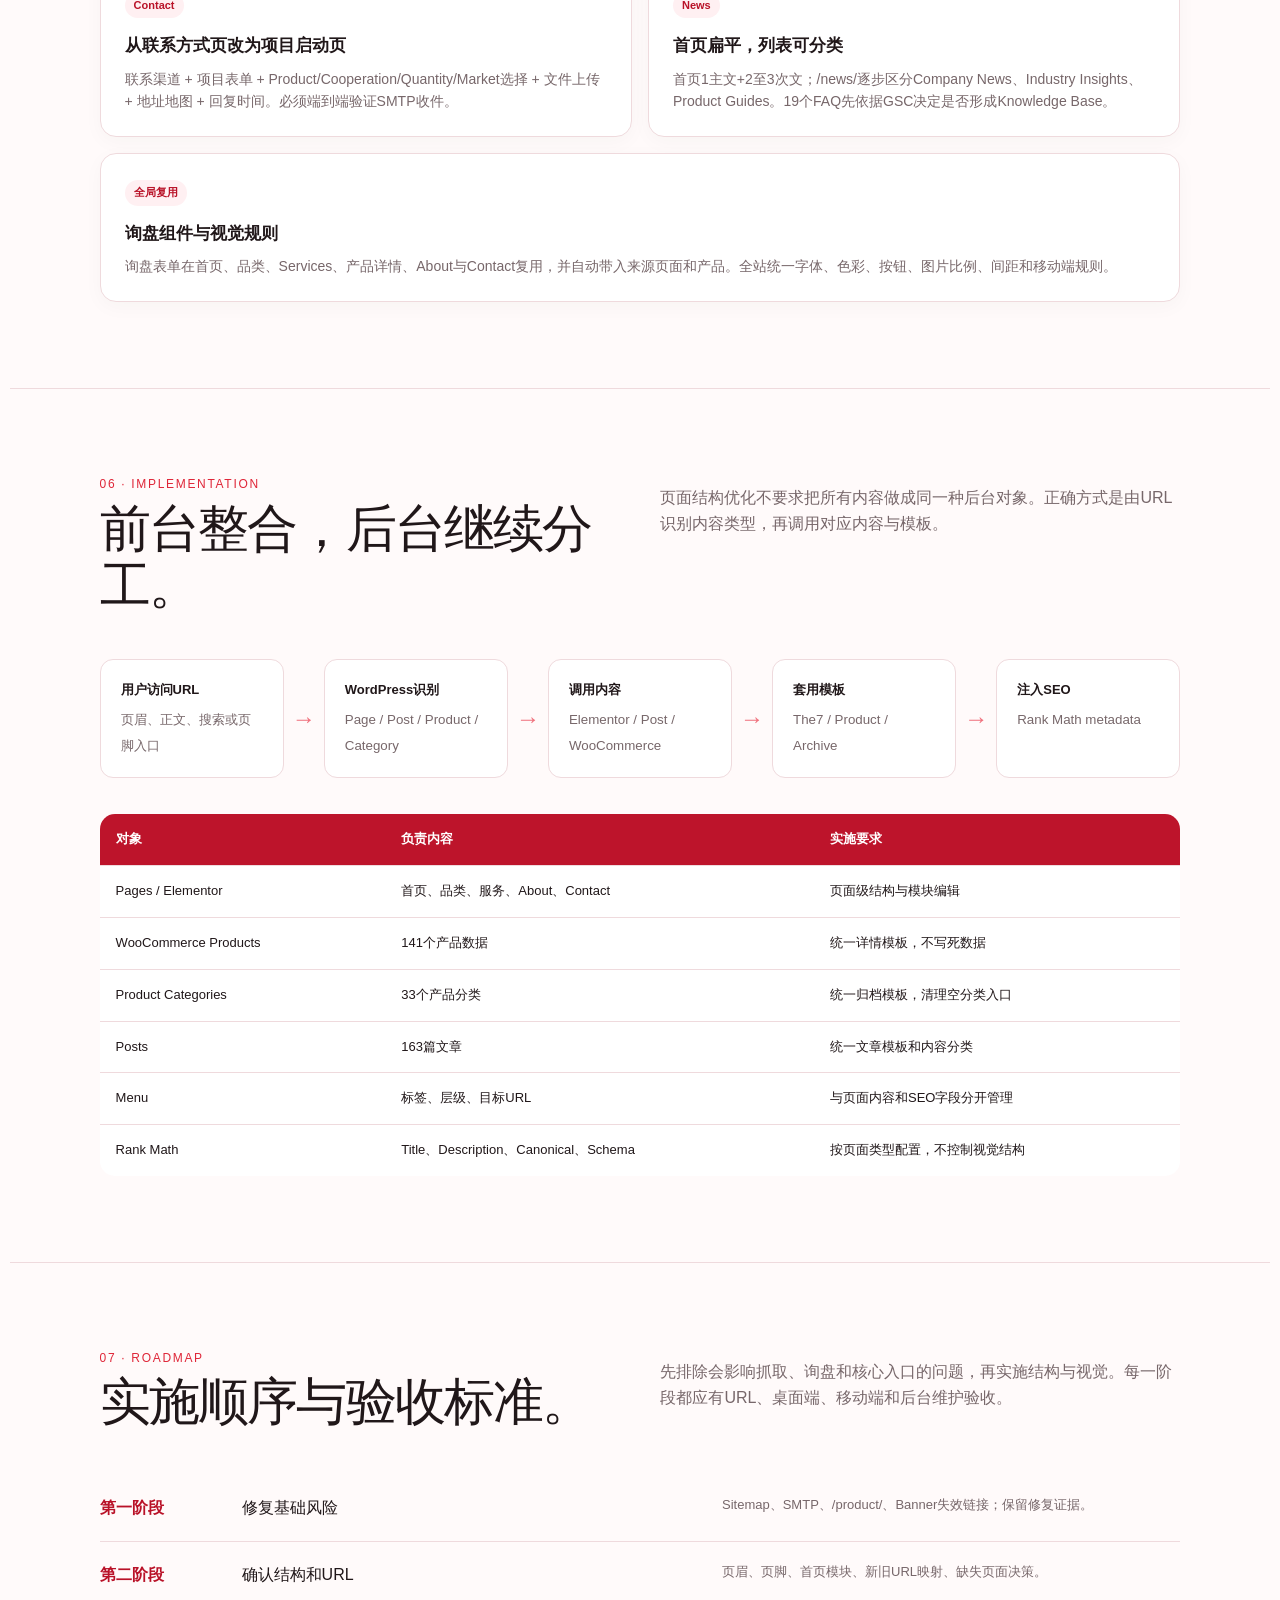
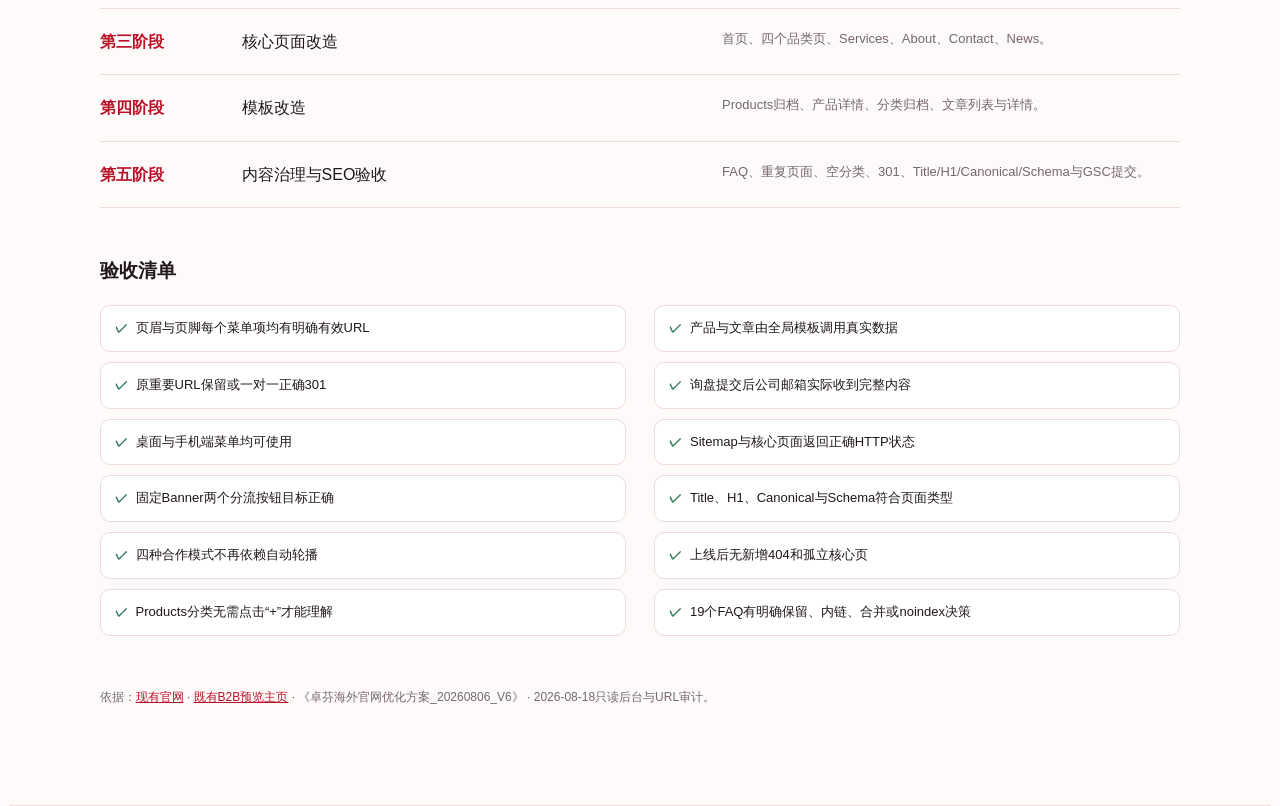
==== commit 411f72c9: "Correct homepage structure and banner strategy" ====
--- a/index.html
+++ b/index.html
@@ -74,24 +74,21 @@
       <div class="path-output" aria-live="polite"></div>
     </section>
 
-    <section id="homepage"><div class="section-head"><div><div class="num">02 · HOMEPAGE</div><h2>首页：从身份说明到直接询盘。</h2></div><p>整体保留V6首页结构。新增的主Banner固定展示；原4张Banner的业务内容移到“What We Offer”，让四种合作方式同时可见。</p></div>
+    <section id="homepage"><div class="section-head"><div><div class="num">02 · HOMEPAGE</div><h2>首页：9个部分，从身份说明到直接询盘。</h2></div><p>原网站5张Banner不再自动轮播，但业务功能全部保留：Banner 1成为固定主Hero，Banner 2–5统一迁移到首页重点模块“What We Offer”，并在桌面端同时可见。</p></div>
       <div class="accordion">
-        <details open><summary><span class="badge">01</span><span class="summary-title">Header + 固定主Banner</span><span class="summary-note">解释卓芬是谁，并分流B2B制造服务与自有品牌</span><span class="plus">+</span></summary><div class="detail-body"><ul><li>主按钮：Explore OEM/ODM Solutions</li><li>次按钮：Visit Our Brand → zuofunperfumes.com</li><li>固定显示，不以5张自动轮播取代主信息</li></ul></div></details>
-        <details><summary><span class="badge">02</span><span class="summary-title">Our Product Solutions</span><span class="summary-note">Fragrance、Home Fragrance、Skincare & Body Care、Makeup</span><span class="plus">+</span></summary><div class="detail-body"><ul><li>四张品类卡直接进入现有Catalogue落地页</li><li>回答“你们能生产什么”，不重复合作方式</li></ul></div></details>
-        <details><summary><span class="badge">03</span><span class="summary-title">About ZUOFUN</span><span class="summary-note">简短身份、制造背景、全球客户和关键数据</span><span class="plus">+</span></summary><div class="detail-body"><ul><li>只做概括；详细公司内容进入/about/</li><li>数据必须由公司确认，不使用未经核实数字</li></ul></div></details>
-        <details><summary><span class="badge">04</span><span class="summary-title">What We Offer</span><span class="summary-note">原4张Banner内容改为同时可见的合作模式入口</span><span class="plus">+</span></summary><div class="detail-body"><ul><li>Private Label</li><li>Low MOQ Customization</li><li>One-stop OEM/ODM</li><li>Wholesale Ready-to-Sell</li></ul></div></details>
-        <details><summary><span class="badge">05</span><span class="summary-title">From Concept to Production</span><span class="summary-note">参考Ancorotti，以连续流程解释开发制造</span><span class="plus">+</span></summary><div class="detail-body"><ul><li>Idea & Brief → Formula → Sampling → Packaging → Manufacturing → QC → Delivery</li><li>流程步骤不必全部新建页面</li></ul></div></details>
-        <details><summary><span class="badge">06</span><span class="summary-title">Why Choose Us</span><span class="summary-note">研发、制造灵活性、包装、质控、出口经验</span><span class="plus">+</span></summary><div class="detail-body"><ul><li>这一段是优势概括</li><li>后续Factory & R&D负责展示证据，避免重复</li></ul></div></details>
-        <details><summary><span class="badge">07</span><span class="summary-title">Factory & R&D</span><span class="summary-note">用真实工厂、实验室、设备、团队和数据证明能力</span><span class="plus">+</span></summary><div class="detail-body"><ul><li>大图与关键数据优先，不堆砌小图</li><li>链接Factory、R&D、Certifications页面</li></ul></div></details>
-        <details><summary><span class="badge">08</span><span class="summary-title">Our Customers / Global Markets</span><span class="summary-note">展示国家和市场，不披露未经授权客户名称</span><span class="plus">+</span></summary><div class="detail-body"><ul><li>地图、地区列表或市场经验</li><li>是否建立独立Global Markets页面待决定</li></ul></div></details>
-        <details><summary><span class="badge">09</span><span class="summary-title">Certifications & Compliance</span><span class="summary-note">认证、质量体系、检测和合规支持</span><span class="plus">+</span></summary><div class="detail-body"><ul><li>链接/certificate/</li><li>与Why Choose Us中的“Quality Control”形成概括与证据关系</li></ul></div></details>
-        <details><summary><span class="badge">10</span><span class="summary-title">News / Insights</span><span class="summary-note">1篇重点 + 2至3篇次要文章，压缩高度</span><span class="plus">+</span></summary><div class="detail-body"><ul><li>保留V6的扁平化要求</li><li>19个FAQ不直接放首页</li></ul></div></details>
-        <details><summary><span class="badge">11</span><span class="summary-title">Direct Inquiry Form</span><span class="summary-note">页面内直接填写，不再只放“Contact”按钮</span><span class="plus">+</span></summary><div class="detail-body"><ul><li>Name、Company、Email、WhatsApp、Product、Cooperation Type、Market、Quantity、Message、File</li><li>必须实际验证公司邮箱收到邮件</li></ul></div></details>
-        <details><summary><span class="badge">12</span><span class="summary-title">Footer</span><span class="summary-note">完整入口、联系方式、品牌站、社交媒体与法律信息</span><span class="plus">+</span></summary><div class="detail-body"><ul><li>页脚不只是重复页眉</li><li>与直接询盘区连成首页最后一个转化场景</li></ul></div></details>
+        <details open><summary><span class="badge">01</span><span class="summary-title">Header + 固定主Hero</span><span class="summary-note">原Banner 1；快速说明我们是谁、能做什么、客户下一步做什么</span><span class="plus">+</span></summary><div class="detail-body"><ul><li>固定单一主视觉，不再自动轮播</li><li>保留明确的OEM/ODM项目CTA与品牌站分流入口</li></ul></div></details>
+        <details><summary><span class="badge">02</span><span class="summary-title">Product Categories</span><span class="summary-note">四个紧凑品类入口，不做成完整大屏模块</span><span class="plus">+</span></summary><div class="detail-body"><ul><li>Fragrance、Home Fragrance、Skincare & Body Care、Makeup</li><li>Hero下方采用横向导航、图片条带或紧凑四列，链接现有品类落地页</li></ul></div></details>
+        <details><summary><span class="badge">03</span><span class="summary-title">About ZUOFUN</span><span class="summary-note">独立呈现公司身份、制造背景和可信证据</span><span class="plus">+</span></summary><div class="detail-body"><ul><li>简短公司身份 + 一张真实工厂或研发图片 + 经确认的关键数据</li><li>设置About或Factory & R&D入口，不写成长篇公司历史</li></ul></div></details>
+        <details><summary><span class="badge">04</span><span class="summary-title">What We Offer</span><span class="summary-note">原Banner 2–5的统一承载模块；四种合作方式同时可见</span><span class="plus">+</span></summary><div class="detail-body"><ul><li>Private Label、Low MOQ Customization、One-stop OEM/ODM、Wholesale Ready-to-Sell</li><li>桌面端使用4张大尺寸编辑式卡片或2×2非对称图片网格，不隐藏在菜单、Tab或Accordion中</li><li>每张卡包含编号、名称、简短说明和箭头入口；使用对应的真实产品、包装、打样或制造素材</li><li>模块底部加入紧凑流程：Brief → Formula → Sample → Packaging → Production → QC → Delivery</li><li>移动端横向滑动或上下排列，并露出下一张卡片提示后续内容</li></ul></div></details>
+        <details><summary><span class="badge">05</span><span class="summary-title">Why Choose Us</span><span class="summary-note">用简洁结论与证据整合研发、制造、定制、质量、合规和出口能力</span><span class="plus">+</span></summary><div class="detail-body"><ul><li>不再另设首页大型Factory & R&D模块</li><li>不再另设首页大型Certifications模块；相关能力与认证作为证据嵌入本模块，并链接详情页</li></ul></div></details>
+        <details><summary><span class="badge">06</span><span class="summary-title">Our Customers / Global Markets</span><span class="summary-note">展示服务市场、客户类型、匿名项目案例和国际经验</span><span class="plus">+</span></summary><div class="detail-body"><ul><li>可用国家/地区、客户类型和匿名案例说明全球服务能力</li><li>未经授权不展示真实客户名称和Logo</li></ul></div></details>
+        <details><summary><span class="badge">07</span><span class="summary-title">News / Insights</span><span class="summary-note">1篇重点内容 + 2篇次要内容，压缩首页高度</span><span class="plus">+</span></summary><div class="detail-body"><ul><li>不使用三张等大、等高的传统博客卡片</li><li>19个FAQ不直接堆放首页，另行治理和建立内链</li></ul></div></details>
+        <details><summary><span class="badge">08</span><span class="summary-title">Direct Inquiry Form</span><span class="summary-note">保留首页直接填写，不得退化为单一Contact按钮</span><span class="plus">+</span></summary><div class="detail-body"><ul><li>Name、Company、Email、WhatsApp、Product、Cooperation Type、Market、Quantity、Message、File</li><li>上线前必须端到端验证公司邮箱实际收到完整询盘</li></ul></div></details>
+        <details><summary><span class="badge">09</span><span class="summary-title">Footer</span><span class="summary-note">完整入口、联系方式、品牌站、社交媒体与法律信息</span><span class="plus">+</span></summary><div class="detail-body"><ul><li>页脚不只是重复页眉</li><li>与直接询盘区连成首页最后一个转化场景</li></ul></div></details>
       </div>
     </section>
 
-    <section id="banners"><div class="section-head"><div><div class="num">03 · BANNER STRATEGY</div><h2>不是删除原4张，而是重新分配功能。</h2></div><div><p>V6新增Banner保留；现官网四张Banner的内容也保留，但从自动轮播转入“What We Offer”。这样用户无需等待轮播即可比较合作方式。</p><div class="callout"><strong>推荐：</strong>1张固定主Banner + 4张合作模式卡片，而不是5张自动轮播。</div></div></div>
+    <section id="banners"><div class="section-head"><div><div class="num">03 · BANNER STRATEGY</div><h2>原5张Banner功能全部保留，重新分配呈现位置。</h2></div><div><p>取消自动轮播只改变展示方式，不删除业务内容：原Banner 1成为固定主Hero；原Banner 2–5统一迁移到“What We Offer”，桌面端四项同时可见。</p><div class="callout"><strong>确定结构：</strong>1张固定主Hero + 4张重点合作模式卡片；不是只保留第一张，也不是把后四项塞进菜单。</div></div></div>
       <div class="banner-map"><div class="banner main selected" data-banner="hero"><div><code>FIXED HERO</code><h3>OEM/ODM Solutions<br>or Our Brand</h3></div><p>全站定位与访客分流</p></div><div class="banner" data-banner="label"><div><code>MODE 01</code><h3>Private Label</h3></div><p>成熟产品与配方，建立客户自有品牌</p></div><div class="banner" data-banner="moq"><div><code>MODE 02</code><h3>Low MOQ</h3></div><p>为新品牌和市场测试降低首单门槛</p></div><div class="banner" data-banner="oem"><div><code>MODE 03</code><h3>One-stop OEM/ODM</h3></div><p>从想法、研发到生产交付</p></div><div class="banner" data-banner="wholesale"><div><code>MODE 04</code><h3>Wholesale</h3></div><p>直接采购成熟品牌与现成产品</p></div></div>
       <div class="banner-detail" aria-live="polite"></div>
       <table class="compare" style="margin-top:22px"><thead><tr><th>内容</th><th>当前问题</th><th>建议目标</th></tr></thead><tbody><tr><td>Private Label</td><td>同时堆叠OEM/ODM/OBM和大量能力数字</td><td>/private-label-cosmetics/，聚焦成熟产品贴牌</td></tr><tr><td>Wholesale</td><td class="bad">/wholesale/未出现在正式Pages清单</td><td>先验证URL，再作为现货/经销合作入口</td></tr><tr><td>Low MOQ</td><td class="bad">当前指向White Label分类，服务与产品概念混淆</td><td>进入明确的Low MOQ说明页或Services对应区块</td></tr><tr><td>One-stop</td><td class="bad">Banner链接与后台正式页面slug不一致</td><td>统一到有效One-stop页面并验证跳转</td></tr></tbody></table>
